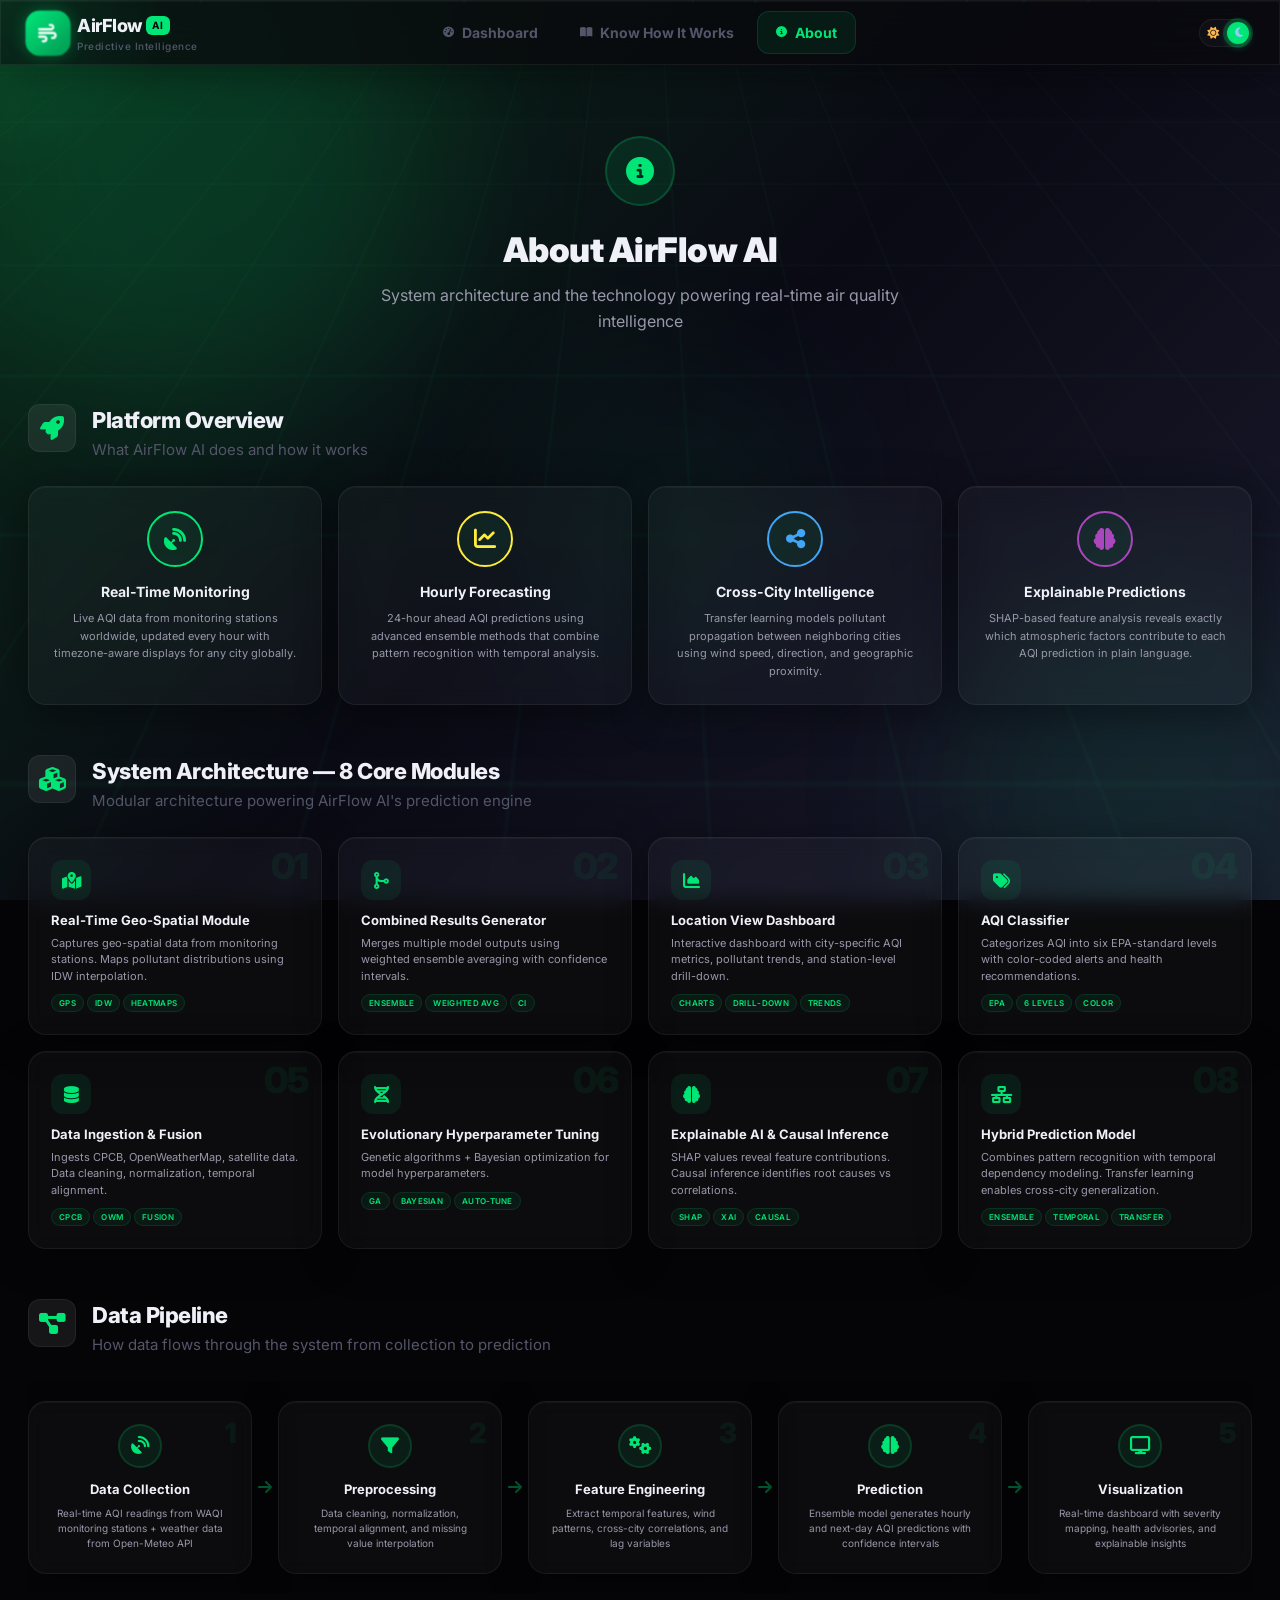
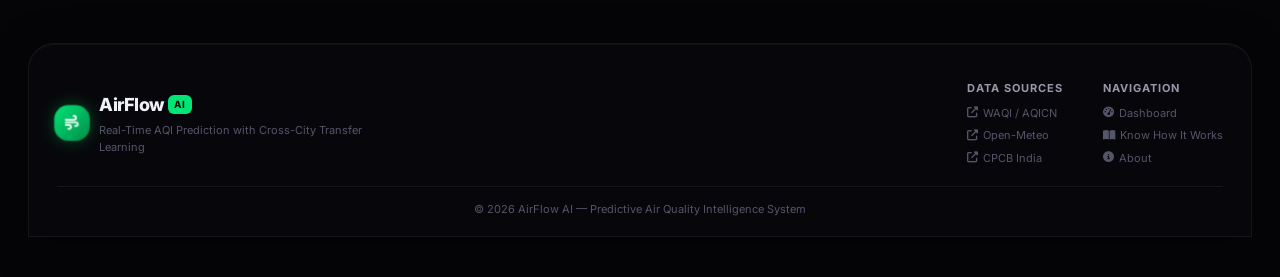
==== about.html @ 0766417f "Initial commit" ====
<!DOCTYPE html>
<html lang="en" data-theme="dark">
<head>
    <meta charset="UTF-8">
    <meta name="viewport" content="width=device-width, initial-scale=1.0">
    <title>About — AirFlow AI</title>
    <meta name="description" content="Learn about AirFlow AI's system architecture, the 8 core modules powering real-time AQI prediction, and the technology stack behind cross-city transfer learning.">
    <link rel="preconnect" href="https://fonts.googleapis.com">
    <link rel="preconnect" href="https://fonts.gstatic.com" crossorigin>
    <link href="https://fonts.googleapis.com/css2?family=Inter:wght@300;400;500;600;700;800;900&family=JetBrains+Mono:wght@400;500&display=swap" rel="stylesheet">
    <link rel="stylesheet" href="https://cdnjs.cloudflare.com/ajax/libs/font-awesome/6.5.1/css/all.min.css">
    <link rel="stylesheet" href="styles.css">
    <script>
        const savedTheme = localStorage.getItem('airflowTheme') || 'dark';
        document.documentElement.setAttribute('data-theme', savedTheme);
    </script>
</head>
<body>
    <div class="mouse-glow" id="mouseGlow"></div>
    <!-- 3D Animated Background -->
    <div class="bg-scene" id="bgScene">
        <div class="bg-gradient-layer" id="bgGradientLayer"></div>
        <div class="bg-orb orb-1"></div>
        <div class="bg-orb orb-2"></div>
        <div class="bg-orb orb-3"></div>
        <div class="bg-grid"></div>
        <div class="bg-particles" id="bgParticles"></div>
    </div>

    <!-- Navigation Bar -->
    <nav class="navbar glass-heavy" id="navbar">
        <div class="nav-left">
            <div class="nav-brand">
                <a href="index.html" class="brand-link">
                    <div class="brand-logo">
                        <div class="logo-cube">
                            <div class="cube-face front"><i class="fas fa-wind"></i></div>
                            <div class="cube-face back"><i class="fas fa-leaf"></i></div>
                            <div class="cube-face top"><i class="fas fa-cloud"></i></div>
                            <div class="cube-face bottom"><i class="fas fa-smog"></i></div>
                            <div class="cube-face left"><i class="fas fa-lungs"></i></div>
                            <div class="cube-face right"><i class="fas fa-shield-heart"></i></div>
                        </div>
                    </div>
                    <div class="brand-text">
                        <span class="brand-name">AirFlow<span class="ai-badge">AI</span></span>
                        <span class="brand-sub">Predictive Intelligence</span>
                    </div>
                </a>
            </div>
        </div>
        <div class="nav-center">
            <div class="nav-links" id="navLinks">
                <a href="index.html" class="nav-link"><i class="fas fa-gauge-high"></i> Dashboard</a>
                <a href="know-how.html" class="nav-link"><i class="fas fa-book-open"></i> Know How It Works</a>
                <a href="about.html" class="nav-link active"><i class="fas fa-info-circle"></i> About</a>
            </div>
        </div>
        <button class="hamburger-btn" id="hamburgerBtn" aria-label="Toggle menu"><i class="fas fa-bars"></i></button>
        <div class="nav-right">
            <div class="nav-actions">
                <div class="theme-toggle" id="themeToggle" title="Toggle Dark/Light Mode">
                    <div class="toggle-track">
                        <i class="fas fa-sun toggle-sun"></i>
                        <i class="fas fa-moon toggle-moon"></i>
                        <div class="toggle-thumb">
                            <div class="thumb-glow"></div>
                        </div>
                    </div>
                </div>
            </div>
        </div>
    </nav>

    <!-- Main Content -->
    <main class="main-content">
        <!-- Page Hero -->
        <section class="page-hero">
            <div class="page-hero-inner">
                <div class="page-hero-icon"><i class="fas fa-info-circle"></i></div>
                <h1>About AirFlow AI</h1>
                <p>System architecture and the technology powering real-time air quality intelligence</p>
            </div>
        </section>

        <!-- Overview Section -->
        <section class="section-block visible" id="overviewSection">
            <div class="section-head">
                <div class="head-icon"><i class="fas fa-rocket"></i></div>
                <div>
                    <h2>Platform Overview</h2>
                    <p>What AirFlow AI does and how it works</p>
                </div>
            </div>
            <div class="overview-grid">
                <div class="overview-card glass-card hover-3d">
                    <div class="ov-icon" style="--ov-c:#00e676;"><i class="fas fa-satellite-dish"></i></div>
                    <h4>Real-Time Monitoring</h4>
                    <p>Live AQI data from monitoring stations worldwide, updated every hour with timezone-aware displays for any city globally.</p>
                </div>
                <div class="overview-card glass-card hover-3d">
                    <div class="ov-icon" style="--ov-c:#ffeb3b;"><i class="fas fa-chart-line"></i></div>
                    <h4>Hourly Forecasting</h4>
                    <p>24-hour ahead AQI predictions using advanced ensemble methods that combine pattern recognition with temporal analysis.</p>
                </div>
                <div class="overview-card glass-card hover-3d">
                    <div class="ov-icon" style="--ov-c:#42a5f5;"><i class="fas fa-share-nodes"></i></div>
                    <h4>Cross-City Intelligence</h4>
                    <p>Transfer learning models pollutant propagation between neighboring cities using wind speed, direction, and geographic proximity.</p>
                </div>
                <div class="overview-card glass-card hover-3d">
                    <div class="ov-icon" style="--ov-c:#ab47bc;"><i class="fas fa-brain"></i></div>
                    <h4>Explainable Predictions</h4>
                    <p>SHAP-based feature analysis reveals exactly which atmospheric factors contribute to each AQI prediction in plain language.</p>
                </div>
            </div>
        </section>

        <!-- System Architecture Section -->
        <section class="section-block visible" id="modulesSection">
            <div class="section-head">
                <div class="head-icon"><i class="fas fa-cubes"></i></div>
                <div>
                    <h2>System Architecture — 8 Core Modules</h2>
                    <p>Modular architecture powering AirFlow AI's prediction engine</p>
                </div>
            </div>
            <div class="modules-grid">
                <div class="mod-card glass-card hover-3d"><div class="mod-num">01</div><div class="mod-icon"><i class="fas fa-map-location-dot"></i></div><h4>Real-Time Geo-Spatial Module</h4><p>Captures geo-spatial data from monitoring stations. Maps pollutant distributions using IDW interpolation.</p><div class="mod-tags"><span>GPS</span><span>IDW</span><span>Heatmaps</span></div></div>
                <div class="mod-card glass-card hover-3d"><div class="mod-num">02</div><div class="mod-icon"><i class="fas fa-code-merge"></i></div><h4>Combined Results Generator</h4><p>Merges multiple model outputs using weighted ensemble averaging with confidence intervals.</p><div class="mod-tags"><span>Ensemble</span><span>Weighted Avg</span><span>CI</span></div></div>
                <div class="mod-card glass-card hover-3d"><div class="mod-num">03</div><div class="mod-icon"><i class="fas fa-chart-area"></i></div><h4>Location View Dashboard</h4><p>Interactive dashboard with city-specific AQI metrics, pollutant trends, and station-level drill-down.</p><div class="mod-tags"><span>Charts</span><span>Drill-down</span><span>Trends</span></div></div>
                <div class="mod-card glass-card hover-3d"><div class="mod-num">04</div><div class="mod-icon"><i class="fas fa-tags"></i></div><h4>AQI Classifier</h4><p>Categorizes AQI into six EPA-standard levels with color-coded alerts and health recommendations.</p><div class="mod-tags"><span>EPA</span><span>6 Levels</span><span>Color</span></div></div>
                <div class="mod-card glass-card hover-3d"><div class="mod-num">05</div><div class="mod-icon"><i class="fas fa-database"></i></div><h4>Data Ingestion & Fusion</h4><p>Ingests CPCB, OpenWeatherMap, satellite data. Data cleaning, normalization, temporal alignment.</p><div class="mod-tags"><span>CPCB</span><span>OWM</span><span>Fusion</span></div></div>
                <div class="mod-card glass-card hover-3d"><div class="mod-num">06</div><div class="mod-icon"><i class="fas fa-dna"></i></div><h4>Evolutionary Hyperparameter Tuning</h4><p>Genetic algorithms + Bayesian optimization for model hyperparameters.</p><div class="mod-tags"><span>GA</span><span>Bayesian</span><span>Auto-Tune</span></div></div>
                <div class="mod-card glass-card hover-3d"><div class="mod-num">07</div><div class="mod-icon"><i class="fas fa-brain"></i></div><h4>Explainable AI & Causal Inference</h4><p>SHAP values reveal feature contributions. Causal inference identifies root causes vs correlations.</p><div class="mod-tags"><span>SHAP</span><span>XAI</span><span>Causal</span></div></div>
                <div class="mod-card glass-card hover-3d"><div class="mod-num">08</div><div class="mod-icon"><i class="fas fa-network-wired"></i></div><h4>Hybrid Prediction Model</h4><p>Combines pattern recognition with temporal dependency modeling. Transfer learning enables cross-city generalization.</p><div class="mod-tags"><span>Ensemble</span><span>Temporal</span><span>Transfer</span></div></div>
            </div>
        </section>

        <!-- Data Flow Section -->
        <section class="section-block visible" id="dataflowSection">
            <div class="section-head">
                <div class="head-icon"><i class="fas fa-diagram-project"></i></div>
                <div>
                    <h2>Data Pipeline</h2>
                    <p>How data flows through the system from collection to prediction</p>
                </div>
            </div>
            <div class="dataflow-pipeline">
                <div class="pipeline-step glass-card hover-3d">
                    <div class="ps-num">1</div>
                    <div class="ps-icon"><i class="fas fa-satellite-dish"></i></div>
                    <h4>Data Collection</h4>
                    <p>Real-time AQI readings from WAQI monitoring stations + weather data from Open-Meteo API</p>
                </div>
                <div class="pipeline-arrow"><i class="fas fa-arrow-right"></i></div>
                <div class="pipeline-step glass-card hover-3d">
                    <div class="ps-num">2</div>
                    <div class="ps-icon"><i class="fas fa-filter"></i></div>
                    <h4>Preprocessing</h4>
                    <p>Data cleaning, normalization, temporal alignment, and missing value interpolation</p>
                </div>
                <div class="pipeline-arrow"><i class="fas fa-arrow-right"></i></div>
                <div class="pipeline-step glass-card hover-3d">
                    <div class="ps-num">3</div>
                    <div class="ps-icon"><i class="fas fa-cogs"></i></div>
                    <h4>Feature Engineering</h4>
                    <p>Extract temporal features, wind patterns, cross-city correlations, and lag variables</p>
                </div>
                <div class="pipeline-arrow"><i class="fas fa-arrow-right"></i></div>
                <div class="pipeline-step glass-card hover-3d">
                    <div class="ps-num">4</div>
                    <div class="ps-icon"><i class="fas fa-brain"></i></div>
                    <h4>Prediction</h4>
                    <p>Ensemble model generates hourly and next-day AQI predictions with confidence intervals</p>
                </div>
                <div class="pipeline-arrow"><i class="fas fa-arrow-right"></i></div>
                <div class="pipeline-step glass-card hover-3d">
                    <div class="ps-num">5</div>
                    <div class="ps-icon"><i class="fas fa-display"></i></div>
                    <h4>Visualization</h4>
                    <p>Real-time dashboard with severity mapping, health advisories, and explainable insights</p>
                </div>
            </div>
        </section>

        <!-- Footer -->
        <footer class="footer glass-heavy">
            <div class="footer-inner">
                <div class="footer-brand">
                    <div class="brand-logo small"><div class="logo-cube small"><div class="cube-face front"><i class="fas fa-wind"></i></div></div></div>
                    <div><span class="brand-name">AirFlow<span class="ai-badge">AI</span></span><p>Real-Time AQI Prediction with Cross-City Transfer Learning</p></div>
                </div>
                <div class="footer-cols">
                    <div class="f-col"><h5>Data Sources</h5><a href="https://aqicn.org" target="_blank"><i class="fas fa-external-link-alt"></i> WAQI / AQICN</a><a href="https://open-meteo.com" target="_blank"><i class="fas fa-external-link-alt"></i> Open-Meteo</a><a href="https://cpcb.nic.in" target="_blank"><i class="fas fa-external-link-alt"></i> CPCB India</a></div>
                    <div class="f-col"><h5>Navigation</h5><a href="index.html"><i class="fas fa-gauge-high"></i> Dashboard</a><a href="know-how.html"><i class="fas fa-book-open"></i> Know How It Works</a><a href="about.html"><i class="fas fa-info-circle"></i> About</a></div>
                </div>
            </div>
            <div class="footer-bottom"><p>© 2026 AirFlow AI — Predictive Air Quality Intelligence System</p></div>
        </footer>
    </main>

    <script src="about.js"></script>
</body>
</html>
---- styles.css ----
/* ===== AirFlow AI — Premium AQI Dashboard CSS ===== */
/* 3D Animations, Liquid Glass, AQI Severity Backgrounds */

:root {
    --aqi-accent: #00e676;
    --aqi-accent-rgb: 0, 230, 118;
    --aqi-glow: rgba(0, 230, 118, 0.3);
    --bg-severity: linear-gradient(135deg, #0a2e1a 0%, #0a0a14 50%, #1a1a2e 100%);
    --font: 'Inter', -apple-system, BlinkMacSystemFont, sans-serif;
    --mono: 'JetBrains Mono', monospace;
    --r-sm: 12px; --r-md: 18px; --r-lg: 26px; --r-xl: 34px;
    --blur: 10px; --blur-heavy: 16px;
    --ease: cubic-bezier(0.25, 0.46, 0.45, 0.94);
    --bounce: cubic-bezier(0.68, -0.55, 0.265, 1.55);
    --spring: cubic-bezier(0.175, 0.885, 0.32, 1.275);
}

/* Dark Theme */
[data-theme="dark"] {
    --bg: #050508; --bg2: #0c0c14;
    --glass: rgba(255,255,255,0.03); --glass-hover: rgba(255,255,255,0.07);
    --glass-border: rgba(255,255,255,0.06); --glass-border-hover: rgba(255,255,255,0.12);
    --text: #f0f0f8; --text2: #9898aa; --text3: #55556a;
    --shadow-glass: 0 8px 40px rgba(0,0,0,0.4);
    --inset: inset 0 1px 0 rgba(255,255,255,0.04);
    --nav-bg: rgba(8,8,12,0.75);
}

/* Light Theme */
[data-theme="light"] {
    --bg: #f2f4f8; --bg2: #e6e8ee;
    --glass: rgba(255,255,255,0.55); --glass-hover: rgba(255,255,255,0.75);
    --glass-border: rgba(255,255,255,0.65); --glass-border-hover: rgba(255,255,255,0.85);
    --text: #1a1a2e; --text2: #4a4a5e; --text3: #8888a0;
    --shadow-glass: 0 8px 40px rgba(0,0,0,0.06);
    --inset: inset 0 1px 0 rgba(255,255,255,0.9);
    --nav-bg: rgba(242,244,248,0.75);
}

/* Reset */
*,*::before,*::after { margin:0; padding:0; box-sizing:border-box; }
html { scroll-behavior: smooth; -webkit-font-smoothing: antialiased; -moz-osx-font-smoothing: grayscale; }
body {
    font-family:var(--font);
    background-color: var(--bg);
    color: var(--text);
    overflow-x: hidden;
    line-height: 1.5;
    font-size: 16px;
    transition: all 0.4s var(--ease);
}

/* ===== 3D ANIMATED BACKGROUND ===== */
.bg-scene {
    position:fixed; top:0; left:0; width:100vw; height:100vh; z-index:-1;
    overflow:hidden; transition: all 1s var(--ease);
}
:root {
    --bg-severity-light: linear-gradient(135deg, rgba(var(--aqi-accent-rgb),0.08) 0%, rgba(240,242,248,0.9) 50%, rgba(var(--aqi-accent-rgb),0.04) 100%);
}

[data-theme="light"] .bg-orb,
[data-theme="light"] .bg-grid,
[data-theme="light"] .bg-particles {
    opacity: 0;
    transition: opacity 0.8s ease;
}
.bg-gradient-layer {
    position:absolute; inset:0;
    background: var(--bg-severity);
    transition: background 1.5s var(--ease);
    animation: bgBreath 10s ease-in-out infinite;
}
[data-theme="light"] .bg-gradient-layer {
    background: var(--bg-severity-light);
}

/* Custom Motion Mouse Pointer */
.mouse-glow {
    position: fixed; top: 0; left: 0;
    width: 400px; height: 400px;
    background: radial-gradient(circle, rgba(var(--aqi-accent-rgb), 0.12) 0%, transparent 60%);
    border-radius: 50%;
    transform: translate(-50%, -50%);
    pointer-events: none;
    z-index: 9999;
    mix-blend-mode: screen;
    transition: background 0.8s ease;
    will-change: transform;
}
[data-theme="light"] .mouse-glow {
    mix-blend-mode: multiply;
    background: radial-gradient(circle, rgba(var(--aqi-accent-rgb), 0.15) 0%, transparent 60%);
}
@keyframes bgBreath { 0%,100%{opacity:.85;} 50%{opacity:1;} }

.bg-orb {
    position:absolute; border-radius:50%;
    filter: blur(80px);
    animation: orbFloat 20s ease-in-out infinite;
    transition: background 1.5s var(--ease);
}
.orb-1 { width:500px; height:500px; top:-10%; left:-5%; background:rgba(var(--aqi-accent-rgb),0.12); animation-delay:0s; }
.orb-2 { width:400px; height:400px; bottom:-10%; right:-5%; background:rgba(var(--aqi-accent-rgb),0.08); animation-delay:-7s; }
.orb-3 { width:300px; height:300px; top:40%; left:40%; background:rgba(var(--aqi-accent-rgb),0.06); animation-delay:-14s; }

@keyframes orbFloat {
    0%,100% { transform: translate(0,0) scale(1); }
    25% { transform: translate(50px,-30px) scale(1.1); }
    50% { transform: translate(-20px,40px) scale(0.95); }
    75% { transform: translate(-40px,-20px) scale(1.05); }
}

.bg-grid {
    position:absolute; inset:0;
    background-image:
        linear-gradient(rgba(var(--aqi-accent-rgb),0.03) 1px, transparent 1px),
        linear-gradient(90deg, rgba(var(--aqi-accent-rgb),0.03) 1px, transparent 1px);
    background-size: 60px 60px;
    transform: perspective(600px) rotateX(60deg) translateZ(0);
    transform-origin: center top;
    animation: gridScroll 30s linear infinite;
    will-change: background-position, transform;
}
@keyframes gridScroll { 0%{background-position:0 0;} 100%{background-position:0 60px;} }

.bg-particles { position:absolute; inset:0; pointer-events:none; }
.particle {
    position:absolute; width:2px; height:2px;
    background:rgba(var(--aqi-accent-rgb),0.4);
    border-radius:50%;
    animation: pFloat linear infinite;
    will-change: transform, opacity;
    transform: translateZ(0);
}
@keyframes pFloat {
    0%{transform:translateY(100vh) scale(0);opacity:0;}
    10%{opacity:1;} 90%{opacity:1;}
    100%{transform:translateY(-10vh) scale(1.5);opacity:0;}
}

/* ===== GLASS SYSTEM ===== */
.glass-card {
    background:var(--glass); backdrop-filter:blur(var(--blur)); -webkit-backdrop-filter:blur(var(--blur));
    border:1px solid var(--glass-border); border-radius:var(--r-md);
    box-shadow:var(--shadow-glass), var(--inset);
    transition: transform 0.3s var(--ease), box-shadow 0.3s var(--ease), border-color 0.3s;
    will-change: transform;
    transform: translateZ(0);
    contain: layout style paint;
}
.glass-heavy {
    background:var(--nav-bg); backdrop-filter:blur(var(--blur-heavy)); -webkit-backdrop-filter:blur(var(--blur-heavy));
    border:1px solid var(--glass-border); box-shadow:var(--shadow-glass), var(--inset);
    transition: transform 0.3s var(--ease);
    will-change: transform;
    transform: translateZ(0);
    contain: layout style;
}

/* ===== 3D HOVER EFFECT ===== */
.hover-3d {
    transition: transform 0.3s var(--ease), box-shadow 0.3s var(--ease), border-color 0.3s;
    transform-style: preserve-3d;
    will-change: transform;
}
.hover-3d:hover {
    transform: translateY(-8px) rotateX(2deg) rotateY(-1deg) scale(1.01);
    border-color: rgba(var(--aqi-accent-rgb),0.3);
    box-shadow: var(--shadow-glass), 0 0 40px rgba(var(--aqi-accent-rgb),0.12), var(--inset),
                0 20px 50px -10px rgba(0,0,0,0.3);
}
.hover-3d:active { transform: translateY(-3px) scale(1.005); }

/* ===== NAVBAR ===== */
.navbar {
    position:fixed; top:0; left:0; right:0; z-index:1000;
    display:flex; align-items:center; justify-content:space-between;
    padding:10px 28px; border-bottom:1px solid var(--glass-border);
    border-radius:0;
}

/* Nav Groups */
.nav-left { display:flex; align-items:center; flex:1; justify-content:flex-start; }
.nav-center { display:flex; align-items:center; justify-content:center; }
.nav-right { display:flex; align-items:center; flex:1; justify-content:flex-end; gap: 16px; }

/* 3D Logo Cube */
.brand-logo { width:38px; height:38px; perspective:120px; }
.logo-cube {
    width:38px; height:38px;
    transform-style:preserve-3d;
    animation:cubeRotate 8s ease-in-out infinite;
}
.logo-cube.small { width:30px; height:30px; }
.brand-logo.small { width:30px; height:30px; }
.cube-face {
    position:absolute; width:38px; height:38px;
    display:flex; align-items:center; justify-content:center;
    background:linear-gradient(135deg, var(--aqi-accent), rgba(var(--aqi-accent-rgb),0.6));
    border-radius:var(--r-sm); color:white; font-size:16px;
    box-shadow:0 0 15px rgba(var(--aqi-accent-rgb),0.3);
    backface-visibility:hidden;
}
.logo-cube.small .cube-face { width:30px; height:30px; font-size:12px; }
.cube-face.front  { transform:translateZ(19px); }
.cube-face.back   { transform:rotateY(180deg) translateZ(19px); }
.cube-face.top    { transform:rotateX(90deg) translateZ(19px); }
.cube-face.bottom { transform:rotateX(-90deg) translateZ(19px); }
.cube-face.left   { transform:rotateY(-90deg) translateZ(19px); }
.cube-face.right  { transform:rotateY(90deg) translateZ(19px); }

@keyframes cubeRotate {
    0%,15%{transform:rotateX(0) rotateY(0);}
    20%,35%{transform:rotateX(0) rotateY(90deg);}
    40%,55%{transform:rotateX(90deg) rotateY(90deg);}
    60%,75%{transform:rotateX(90deg) rotateY(180deg);}
    80%,95%{transform:rotateX(0) rotateY(270deg);}
    100%{transform:rotateX(0) rotateY(360deg);}
}

.nav-brand { display:flex; align-items:center; gap:10px; }
.brand-link { display:flex; align-items:center; gap:10px; text-decoration:none; color:inherit; }
.brand-text { display:flex; flex-direction:column; }
.brand-name { font-size:18px; font-weight:800; letter-spacing:-0.5px; display:flex; align-items:center; gap:4px; }
.ai-badge {
    font-size:10px; font-weight:700; background:var(--aqi-accent);
    color:#000; padding:2px 6px; border-radius:6px; letter-spacing:1px;
    animation: aiBadgePulse 3s ease-in-out infinite;
}
@keyframes aiBadgePulse { 0%,100%{box-shadow:0 0 0 0 rgba(var(--aqi-accent-rgb),0.4);} 50%{box-shadow:0 0 0 6px rgba(var(--aqi-accent-rgb),0);} }
.brand-sub { font-size:10px; color:var(--text3); letter-spacing:0.5px; font-weight:500; }

/* Nav Links */
.nav-links {
    display:flex; align-items:center; gap:4px;
}
.nav-link {
    display:flex; align-items:center; gap:8px;
    padding:10px 18px; border-radius:var(--r-sm);
    font-size:14px; font-weight:700; color:var(--text3);
    text-decoration:none; transition:all 0.3s var(--ease);
    border:1px solid transparent; white-space:nowrap;
}
.nav-link:hover {
    color:var(--text); background:var(--glass-hover);
    border-color:var(--glass-border);
}
.nav-link.active {
    color:var(--aqi-accent);
    background:rgba(var(--aqi-accent-rgb),0.08);
    border-color:rgba(var(--aqi-accent-rgb),0.15);
}
.nav-link i { font-size:11px; }

/* Search */
.nav-search { position:relative; min-width:240px; }
.search-box {
    position:relative; display:flex; align-items:center;
}
.search-box .search-icon {
    position:absolute; left:14px; color:var(--text3); font-size:13px; z-index:1;
}
.search-box input {
    width:100%; padding:10px 60px 10px 38px;
    background:rgba(var(--aqi-accent-rgb),0.04); border:1px solid var(--glass-border);
    border-radius:var(--r-lg); color:var(--text); font-family:var(--font);
    font-size:13px; outline:none; transition:all 0.3s var(--ease);
}
.search-box input:focus {
    border-color:rgba(var(--aqi-accent-rgb),0.4);
    box-shadow:0 0 0 3px rgba(var(--aqi-accent-rgb),0.08);
    background:var(--glass-hover);
}
.search-box input::placeholder { color:var(--text3); }
.search-kbd {
    position:absolute; right:10px;
    font-size:10px; font-family:var(--mono); padding:3px 6px;
    background:var(--glass); border:1px solid var(--glass-border);
    border-radius:4px; color:var(--text3); pointer-events:none;
}

.search-dropdown {
    position:absolute; top:calc(100% + 8px); left:0; right:0;
    border-radius:var(--r-md); padding:6px; max-height:300px; overflow-y:auto;
    display:none; z-index:1001;
}
.search-dropdown.active { display:block; animation:dropIn .3s var(--spring); }
@keyframes dropIn { from{opacity:0;transform:translateY(-8px) scale(0.98);} to{opacity:1;transform:none;} }

.search-result {
    padding:10px 12px; border-radius:var(--r-sm); cursor:pointer;
    display:flex; align-items:center; gap:10px; transition:all 0.2s;
}
.search-result:hover { background:rgba(var(--aqi-accent-rgb),0.08); }
.search-result i { color:var(--aqi-accent); font-size:13px; }
.search-result .result-name { font-weight:500; font-size:13px; }
.search-result .result-region { font-size:11px; color:var(--text3); margin-left:auto; }

/* Nav Actions */
.nav-actions { display:flex; align-items:center; gap:8px; }
.nav-time-badge {
    display:flex; align-items:center; gap:5px;
    padding:6px 12px; border-radius:var(--r-lg);
    background:rgba(var(--aqi-accent-rgb),0.06);
    border:1px solid rgba(var(--aqi-accent-rgb),0.12);
    font-size:12px; font-family:var(--mono);
}
.nav-time-badge i { color:var(--aqi-accent); font-size:11px; }
.nav-time-badge small { color:var(--text3); font-size:10px; }

.nav-btn {
    width:36px; height:36px; border:1px solid var(--glass-border);
    border-radius:var(--r-sm); background:var(--glass); color:var(--text2);
    cursor:pointer; font-size:13px; display:flex; align-items:center;
    justify-content:center; transition:all 0.3s var(--ease);
}
.nav-btn:hover {
    background:rgba(var(--aqi-accent-rgb),0.1); border-color:rgba(var(--aqi-accent-rgb),0.3);
    color:var(--aqi-accent); transform:scale(1.08);
}
.pulse-btn { animation: pulseBtn 3s ease-in-out infinite; }
@keyframes pulseBtn { 0%,100%{box-shadow:none;} 50%{box-shadow:0 0 0 4px rgba(var(--aqi-accent-rgb),0.1);} }

/* Theme Toggle */
.theme-toggle { cursor:pointer; }
.toggle-track {
    position:relative; width:52px; height:28px;
    background:var(--glass); border:1px solid var(--glass-border);
    border-radius:20px; display:flex; align-items:center;
    justify-content:space-between; padding:0 7px; transition:all 0.3s;
}
.toggle-sun { font-size:12px; color:#ffb74d; z-index:1; }
.toggle-moon { font-size:11px; color:#90caf9; z-index:1; }
.toggle-thumb {
    position:absolute; width:22px; height:22px; border-radius:50%;
    background:var(--aqi-accent); top:2px;
    transition:all 0.5s var(--bounce);
    box-shadow:0 2px 8px rgba(var(--aqi-accent-rgb),0.4);
}
.thumb-glow {
    position:absolute; inset:-4px; border-radius:50%;
    background:rgba(var(--aqi-accent-rgb),0.2);
    animation:thumbGlow 2s ease-in-out infinite;
}
@keyframes thumbGlow { 0%,100%{opacity:0.5;transform:scale(1);} 50%{opacity:1;transform:scale(1.3);} }
[data-theme="dark"] .toggle-thumb { left:27px; }
[data-theme="light"] .toggle-thumb { left:2px; }

/* ===== MAIN CONTENT ===== */
.main-content {
    padding-top:76px; max-width:1440px; margin:0 auto;
    padding-left:28px; padding-right:28px; padding-bottom:40px;
}

/* ===== PAGE HERO (Sub-pages) ===== */
.page-hero {
    text-align:center; padding:60px 20px 40px;
    margin-bottom:30px;
    animation:fadeUp .8s var(--ease);
}
.page-hero-inner { max-width:600px; margin:0 auto; }
.page-hero-icon {
    width:70px; height:70px; border-radius:50%;
    background:rgba(var(--aqi-accent-rgb),0.1);
    border:2px solid rgba(var(--aqi-accent-rgb),0.2);
    display:flex; align-items:center; justify-content:center;
    margin:0 auto 18px; font-size:28px; color:var(--aqi-accent);
    animation:gaugeFloat 6s ease-in-out infinite;
}
.page-hero h1 {
    font-size:34px; font-weight:900; letter-spacing:-0.5px;
    margin-bottom:8px;
}
.page-hero p {
    font-size:16px; color:var(--text2); line-height:1.6;
}

/* ===== HERO SECTION ===== */
.hero-section {
    display:grid; 
    grid-template-areas: 
        "title time"
        "aqi   side"
        "scale scale";
    grid-template-columns:1fr 1fr;
    grid-template-rows: auto 1fr auto;
    column-gap:22px; row-gap:20px;
    margin-bottom:50px; animation:fadeUp .8s var(--ease);
}
@keyframes fadeUp { from{opacity:0;transform:translateY(30px);} to{opacity:1;transform:none;} }

.location-bar { grid-area: title; display:flex; align-items:center; gap:12px; padding:0 2px; }
.side-time-display { 
    grid-area: time; justify-self: end; align-self: center;
    display:flex; align-items:center; justify-content:flex-end; gap:6px;
    padding:8px 16px; border-radius:var(--r-lg);
    background:var(--glass); border:1px solid var(--glass-border);
    font-family:var(--mono); font-size:14px; font-weight: 600;
    color: var(--text);
}
.side-time-display i { color:var(--aqi-accent); font-size:14px; }

.hero-aqi-panel { grid-area: aqi; display:flex; flex-direction:column; gap:20px; }
.hero-side-panels { grid-area: side; display:flex; flex-direction:column; gap:20px; }
.full-width-scale { grid-area: scale; margin-top: 10px; }
.align-stretch { height: 100%; justify-content: space-between; }

.location-pin { color:var(--aqi-accent); font-size:24px; animation:pinBounce 2s ease-in-out infinite; }
@keyframes pinBounce { 0%,100%{transform:translateY(0);} 50%{transform:translateY(-4px);} }
.location-text h1 { font-size:32px; font-weight:800; letter-spacing:-0.5px; }
.region-tag {
    font-size:15px; color:var(--text3); padding:4px 12px;
    background:var(--glass); border:1px solid var(--glass-border);
    border-radius:20px;
}

/* AQI Display */
.aqi-display { padding:28px; display:flex; align-items:center; justify-content:center; gap:28px; flex: 1; height: 100%; }
.aqi-gauge-wrapper { position:relative; }
.aqi-gauge-3d {
    position:relative; width:200px; height:200px;
    animation:gaugeFloat 6s ease-in-out infinite;
}
@keyframes gaugeFloat { 0%,100%{transform:translateY(0);} 50%{transform:translateY(-6px);} }

.aqi-ring-svg { width:100%; height:100%; transform:rotate(-90deg); }
.ring-bg { fill:none; stroke:var(--glass-border); stroke-width:8; }
.ring-progress {
    fill:none; stroke:var(--aqi-accent); stroke-width:8;
    stroke-linecap:round; stroke-dasharray:597; stroke-dashoffset:597;
    transition: stroke-dashoffset 1.5s cubic-bezier(0.4,0,0.2,1), stroke 0.6s;
}
.ring-inner-glow {
    fill:none; stroke:rgba(var(--aqi-accent-rgb),0.06); stroke-width:20;
}
.aqi-center {
    position:absolute; top:50%; left:50%; transform:translate(-50%,-50%);
    text-align:center;
}
.aqi-number {
    font-size:64px; font-weight:900; letter-spacing:-3px;
    color:var(--aqi-accent); line-height:1;
    text-shadow:0 0 30px rgba(var(--aqi-accent-rgb),0.3);
    transition:color 0.5s;
}
.aqi-unit {
    font-size:16px; font-weight:800; text-transform:uppercase;
    letter-spacing:4px; color:var(--text3); margin-top:2px;
}
.aqi-trend {
    font-size:12px; color:var(--text3); margin-top:4px;
    display:flex; align-items:center; justify-content:center; gap:4px;
}

.aqi-meta { display:flex; flex-direction:column; gap:10px; }
.aqi-status-badge {
    display:inline-flex; align-items:center; gap:8px;
    padding:6px 16px; border-radius:var(--r-lg);
    background:rgba(var(--aqi-accent-rgb),0.08);
    border:1px solid rgba(var(--aqi-accent-rgb),0.15);
    font-size:17px; font-weight:700; color:var(--aqi-accent);
    width:fit-content;
}
.status-dot {
    width:8px; height:8px; border-radius:50%;
    background:var(--aqi-accent);
    animation:dotPulse 1.5s ease-in-out infinite;
}
@keyframes dotPulse { 0%,100%{opacity:1;transform:scale(1);} 50%{opacity:0.5;transform:scale(0.8);} }

.aqi-desc { font-size:15px; color:var(--text2); line-height:1.6; }
.aqi-last-update {
    display:flex; align-items:center; gap:6px;
    font-size:13px; color:var(--text3);
}
.aqi-last-update i { color:var(--aqi-accent); font-size:12px; }

/* Severity Scale */
.severity-scale { padding:30px 40px; }
.scale-header { display:flex; align-items:center; gap:10px; font-size:16px; font-weight:700; margin-bottom:24px; color:var(--text); }
.scale-header i { color:var(--aqi-accent); }
.scale-track {
    position:relative; height:12px; border-radius:10px;
    background:linear-gradient(90deg, #00e676 0%, #00e676 8.33%, #ffeb3b 25%, #ff9800 41.66%, #f44336 58.33%, #9c27b0 75%, #880e4f 91.66%, #880e4f 100%);
    margin-bottom:24px; box-shadow:0 2px 10px rgba(0,0,0,0.2) inset;
}
.scale-fill {
    position:absolute; top:0; left:0; height:100%; width:0%;
    background:rgba(255,255,255,0.2); border-radius:10px;
    transition:width 1.5s cubic-bezier(0.2,0.8,0.2,1);
}
.scale-pointer {
    position:absolute; top:50%; width:20px; height:20px;
    background:#fff; border-radius:50%; transform:translate(-50%,-50%);
    box-shadow:0 0 15px rgba(0,0,0,0.5); border:3px solid var(--text);
    transition:left 1.5s cubic-bezier(0.2,0.8,0.2,1); left: 0%;
}
.pointer-label {
    position:absolute; top:-35px; left:50%; transform:translateX(-50%);
    background:var(--text); color:var(--bg); font-weight:800; font-size:14px;
    padding:4px 10px; border-radius:8px; display:flex; align-items:center; justify-content:center;
}
.pointer-label::after {
    content:''; position:absolute; bottom:-4px; top: auto; left:50%; transform:translateX(-50%) rotate(45deg);
    width:8px; height:8px; background:var(--text); border: none;
}
.scale-labels {
    display:flex; justify-content:space-between; text-align:center;
    font-size:14px; font-weight:600; text-transform:uppercase; letter-spacing:0.5px;
}
.scale-labels span { flex: 1; }
.scale-labels small { display:block; font-size:12px; font-weight:500; opacity:0.8; margin-top:6px; font-family:var(--mono); }

/* Weather Panel */
.weather-panel { padding:22px; }
.panel-header {
    display:flex; align-items:center; gap:8px;
    margin-bottom:16px; font-size:14px;
}
.panel-header i { color:var(--aqi-accent); }
.panel-header h3 { font-size:14px; font-weight:700; }
.live-dot {
    margin-left:auto; font-size:9px; font-weight:700;
    color:#00e676; letter-spacing:1px;
    animation:liveBlink 2s ease-in-out infinite;
}
@keyframes liveBlink { 0%,100%{opacity:1;} 50%{opacity:0.4;} }

.weather-grid { display:grid; grid-template-columns:repeat(3,1fr); gap:10px; }
.wx-item { display:flex; align-items:center; gap:16px; }
.wx-icon {
    width:42px; height:42px; border-radius:50%;
    background:rgba(var(--aqi-accent-rgb),0.1); color:var(--aqi-accent);
    display:flex; align-items:center; justify-content:center;
    font-size:18px;
}
.wx-data { display:flex; flex-direction:column; }
.wx-val { font-size:22px; font-weight:800; color:var(--text); letter-spacing:-0.4px; }
.wx-lbl { font-size:13px; font-weight:700; text-transform:uppercase; letter-spacing:1px; color:var(--text3); margin-top:2px; }

/* Alerts */
.health-alert {
    padding:24px; border:1px solid rgba(var(--aqi-accent-rgb),0.2);
    box-shadow:0 10px 30px rgba(var(--aqi-accent-rgb),0.05);
}
#healthAdvisoryText { font-size:18px; color:var(--text); line-height:1.6; margin-bottom:18px; font-weight: 500;}
.alert-tags { display:flex; flex-wrap:wrap; gap:5px; margin-top:12px; }
.alert-tag {
    font-size:10px; padding:3px 10px; border-radius:20px;
    background:rgba(var(--aqi-accent-rgb),0.08);
    color:var(--aqi-accent); border:1px solid rgba(var(--aqi-accent-rgb),0.15);
    font-weight:500;
}

/* ===== GENERIC SECTIONS ===== */
.section-block { margin-bottom:50px; opacity:0; transform:translateY(30px); transition:all .8s var(--ease); }
.section-block.visible { opacity:1; transform:none; }
.section-head { display:flex; align-items:flex-start; gap:16px; margin-bottom:24px; }
.head-icon {
    width:48px; height:48px; border-radius:12px;
    background:var(--glass-hover); border:1px solid var(--glass-border);
    display:flex; align-items:center; justify-content:center;
    font-size:24px; color:var(--aqi-accent); flex-shrink:0;
}
.section-head h2 { font-size:22px; font-weight:800; letter-spacing:-0.5px; margin-bottom: 2px; }
.section-head p { font-size:15px; color:var(--text3); }

/* ===== HOURLY FORECAST SCROLL TILES ===== */
.hourly-scroll-container { padding:20px; overflow:hidden; border-bottom: none; margin-bottom: 16px; }
.hourly-scroll {
    display:flex; gap:10px; overflow-x:auto;
    padding-bottom:12px; scroll-snap-type:x mandatory;
}
.hourly-scroll::-webkit-scrollbar { height:6px; }
.hourly-scroll::-webkit-scrollbar-thumb { background:rgba(var(--aqi-accent-rgb),0.3); border-radius:3px; }

.hour-card {
    flex:0 0 100px; scroll-snap-align:start;
    padding:16px 10px; border-radius:var(--r-sm);
    background:var(--glass); border:1px solid var(--glass-border);
    text-align:center; transition:all 0.3s var(--ease);
    cursor:pointer;
}
.hour-card:hover {
    background:var(--glass-hover); border-color:rgba(var(--aqi-accent-rgb),0.3);
    transform:translateY(-5px) scale(1.03); box-shadow:0 10px 20px rgba(0,0,0,0.15);
}
.hour-time { font-size:15px; font-weight:700; color:var(--text); font-family:var(--mono); margin-bottom:4px; }
.hour-aqi { font-size:32px; font-weight:800; margin:6px 0; color:var(--aqi-accent); }
.hour-label { font-size:12px; font-weight:800; text-transform:uppercase; letter-spacing:0.8px; }
.hour-icon { font-size:20px; margin-top:6px; }

/* ===== HOURLY POPOUT MODAL ===== */
.hourly-popout-modal {
    position: fixed; inset: 0; z-index: 10000;
    background: rgba(0,0,0,0.4); backdrop-filter: blur(12px);
    display: flex; align-items: center; justify-content: center;
    opacity: 0; pointer-events: none;
    transition: opacity 0.4s ease;
}
.hourly-popout-modal.active { opacity: 1; pointer-events: auto; }
.hourly-popout-modal .close-btn { position:absolute; top:30px; right:30px; font-size:28px; color:white; cursor:pointer; opacity:0.6; transition:opacity 0.2s; }
.hourly-popout-modal .close-btn:hover { opacity:1; }

.hourly-popout-card {
    width: 360px; perspective: 1800px;
    transform: scale(0.6) translateY(50px);
    transition: transform 0.6s cubic-bezier(0.34, 1.56, 0.64, 1);
}
.hourly-popout-modal.active .hourly-popout-card { transform: scale(1) translateY(0); }

.popout-inner {
    position: relative; width: 100%; min-height: 480px;
    transition: transform 0.8s cubic-bezier(0.25, 1.25, 0.45, 1);
    transform-style: preserve-3d;
}
.hourly-popout-card.flipped .popout-inner { transform: rotateY(180deg); }

.popout-front, .popout-back {
    position: absolute; width: 100%; height: 100%;
    backface-visibility: hidden; border-radius: var(--r-lg);
    background: var(--glass-heavy); border: 2px solid rgba(var(--aqi-accent-rgb),0.3);
    padding: 30px; box-shadow: 0 40px 100px rgba(0,0,0,0.5);
    display: flex; flex-direction: column; align-items: center; justify-content: center;
    text-align: center; cursor: pointer;
}
.popout-back { transform: rotateY(180deg); justify-content:flex-start; text-align:left; background: var(--bg); }
.popout-front h1 { font-size:68px; font-weight:900; color:var(--aqi-accent); text-shadow:0 0 30px rgba(var(--aqi-accent-rgb),0.4); margin:10px 0; }
.popout-front .pt-time { font-family:var(--mono); font-size:18px; font-weight:700; color:var(--text); background:rgba(var(--aqi-accent-rgb),0.1); padding:8px 18px; border-radius:20px; }
.popout-front .pt-label { font-size:20px; font-weight:800; text-transform:uppercase; letter-spacing:1px; color:var(--text); margin-bottom:14px; }
.popout-front .pt-flip-hint { margin-top:30px; font-size:12px; color:var(--text3); display:flex; align-items:center; gap:8px; animation:bounceX 2s infinite; }
@keyframes bounceX { 0%,100%{transform:translateX(0);} 50%{transform:translateX(5px);} }

.popout-back h3 { font-size:20px; font-weight:800; margin-bottom:16px; display:flex; align-items:center; gap:10px; color:var(--aqi-accent); }
.popout-back p { font-size:16px; color:var(--text2); line-height:1.6; margin-bottom:20px; }
.popout-back .factor-list { width:100%; display:flex; flex-direction:column; gap:12px; }
.popout-back .f-item { padding:14px; background:var(--glass); border-radius:var(--r-sm); display:flex; align-items:center; gap:14px; border:1px solid var(--glass-border); box-shadow:0 4px 15px rgba(0,0,0,0.05); }
.popout-back .f-item i { font-size:20px; color:var(--aqi-accent); width:24px; text-align:center;}
.popout-back .f-item span { font-size:15px; color:var(--text); font-weight:500; }

.forecast-chart-wrap { padding:24px; }
.forecast-chart-wrap canvas { width:100%; height:auto; }

/* ===== POLLUTANT GRID ===== */
.pollutant-grid { display:grid; grid-template-columns:repeat(3,1fr); gap:16px; }
.poll-card { padding:20px; }
.poll-top { display:flex; align-items:center; gap:10px; margin-bottom:12px; }
.poll-icon {
    width:38px; height:38px; border-radius:var(--r-sm);
    background:linear-gradient(135deg, var(--pc), rgba(0,0,0,0.1));
    display:flex; align-items:center; justify-content:center;
    color:white; font-size:15px; flex-shrink:0;
}
.poll-top h4 { font-size:15px; font-weight:700; }
.poll-badge {
    margin-left:auto; padding:3px 10px; border-radius:20px;
    font-size:10px; font-weight:600;
    background:rgba(var(--aqi-accent-rgb),0.08);
    color:var(--aqi-accent); border:1px solid rgba(var(--aqi-accent-rgb),0.15);
}
.poll-bar-track { height:5px; background:var(--glass); border-radius:3px; overflow:hidden; margin-bottom:8px; }
.poll-bar-fill { height:100%; border-radius:3px; width:0%; transition:width 1.2s cubic-bezier(0.4,0,0.2,1), background 0.5s; }
.poll-val { font-size:20px; font-weight:800; margin-bottom:8px; }
.poll-val span { color:var(--aqi-accent); }
.poll-val small { font-size:12px; color:var(--text3); font-weight:400; }
.poll-health {
    font-size:11px; color:var(--text2); line-height:1.5;
    padding:10px; background:var(--glass); border-radius:var(--r-sm);
    border:1px solid var(--glass-border);
}
.poll-health i { color:var(--aqi-accent); margin-right:4px; }

/* ===== CROSS-CITY SECTION ===== */
.cross-city-container {
    position:relative; min-height:400px;
    display:flex; align-items:center; justify-content:center;
}
.city-hub {
    width:180px; height:180px; border-radius:50%;
    display:flex; align-items:center; justify-content:center;
    z-index:2; position:relative;
    border:2px solid rgba(var(--aqi-accent-rgb),0.3);
    box-shadow:0 0 40px rgba(var(--aqi-accent-rgb),0.1);
}
.hub-center { text-align:center; }
.hub-icon { font-size:28px; color:var(--aqi-accent); margin-bottom:6px; }
.hub-center h4 { font-size:13px; font-weight:700; margin-bottom:4px; }
.hub-aqi { font-size:28px; font-weight:900; color:var(--aqi-accent); }

.neighbor-ring { position:absolute; inset:0; }
.neighbor-node {
    position:absolute; width:120px;
    text-align:center; cursor:pointer;
    transition: transform 0.3s var(--ease), opacity 0.3s;
    transform-origin:center center;
    contain: layout style;
}
.neighbor-node:hover {
    transform:scale(1.25) !important;
    z-index:10;
}
.neighbor-node:hover .neighbor-dot {
    box-shadow:0 0 25px rgba(var(--aqi-accent-rgb),0.4), 0 8px 30px rgba(0,0,0,0.3);
    border-color:var(--aqi-accent);
}
.neighbor-node:hover .neighbor-name {
    color:var(--aqi-accent); font-size:12px;
}
.neighbor-dot {
    width:50px; height:50px; border-radius:50%;
    background:var(--glass); border:2px solid var(--glass-border);
    display:flex; align-items:center; justify-content:center;
    margin:0 auto 6px; font-size:16px; font-weight:800;
    transition:all 0.4s var(--ease);
}
.neighbor-name { font-size:10px; font-weight:600; transition:all 0.3s var(--ease); }
.neighbor-aqi { font-size:9px; color:var(--text3); }
.neighbor-wind {
    font-size:8px; color:var(--text3); margin-top:2px;
    display:flex; align-items:center; justify-content:center; gap:3px;
}
.neighbor-wind i { color:var(--aqi-accent); }
.neighbor-line {
    position:absolute; height:1px; transform-origin:left center;
    z-index:0;
}

.transfer-prediction { padding:22px; margin-top:18px; }
.transfer-result { margin-top:12px; }
.transfer-result p { font-size:13px; color:var(--text2); line-height:1.6; }
.transfer-result .pred-value {
    font-size:36px; font-weight:900; color:var(--aqi-accent);
    margin:10px 0; display:block;
}
.transfer-result .pred-factors {
    display:flex; flex-wrap:wrap; gap:8px; margin-top:10px;
}
.pred-factor {
    padding:6px 12px; border-radius:var(--r-sm);
    background:var(--glass); border:1px solid var(--glass-border);
    font-size:11px; display:flex; align-items:center; gap:6px;
    transition: transform 0.2s var(--ease), background 0.2s, border-color 0.2s;
}
.pred-factor.clickable { cursor:pointer; }
.pred-factor.clickable:hover {
    transform:translateY(-3px);
    background:rgba(255,255,255,0.08);
    border-color:var(--aqi-accent);
    box-shadow:0 4px 15px rgba(0,0,0,0.2);
}
.pred-factor i { color:var(--aqi-accent); }
.pred-factor strong { color:var(--aqi-accent); font-family:var(--mono); }

/* ===== SHAP ===== */
.shap-wrap { padding:24px; }
.shap-wrap canvas { width:100%; }
.shap-footer { margin-top:14px; }
.shap-legend { display:flex; gap:20px; margin-bottom:12px; font-size:12px; color:var(--text2); }
.shap-legend span { display:flex; align-items:center; gap:6px; }
.dot-pos { width:10px; height:10px; border-radius:3px; background:var(--aqi-accent); }
.dot-neg { width:10px; height:10px; border-radius:3px; background:#4fc3f7; }
.shap-explain {
    padding:14px; display:flex; align-items:flex-start; gap:10px;
    border:1px solid rgba(var(--aqi-accent-rgb),0.12);
}
.shap-explain i { color:var(--aqi-accent); font-size:16px; flex-shrink:0; margin-top:2px; }
.shap-explain p { font-size:12px; color:var(--text2); line-height:1.5; }

/* SHAP Info Cards */
.shap-info-grid {
    display:grid; grid-template-columns:repeat(3,1fr); gap:16px;
    margin-top:20px;
}
.shap-info-card { padding:22px; }
.sic-icon {
    width:44px; height:44px; border-radius:50%;
    background:rgba(var(--aqi-accent-rgb),0.08);
    border:2px solid rgba(var(--aqi-accent-rgb),0.15);
    display:flex; align-items:center; justify-content:center;
    color:var(--aqi-accent); font-size:18px;
    margin-bottom:14px; transition:all 0.3s;
}
.shap-info-card:hover .sic-icon { transform:scale(1.1); box-shadow:0 0 20px rgba(var(--aqi-accent-rgb),0.2); }
.shap-info-card h4 { font-size:14px; font-weight:700; margin-bottom:8px; }
.shap-info-card p { font-size:11px; color:var(--text2); line-height:1.6; }

/* AQI Level Tabs */
.health-aqi-tabs {
    display:flex; gap:6px; margin-bottom:22px;
    flex-wrap:wrap;
}
.aqi-tab {
    padding:8px 16px; border-radius:var(--r-sm);
    background:var(--glass); border:1px solid var(--glass-border);
    color:var(--text2); font-size:11px; font-weight:600;
    cursor:pointer; font-family:var(--font);
    transition:all 0.3s var(--ease);
}
.aqi-tab:hover {
    border-color:var(--tab-c); color:var(--tab-c);
    background:rgba(var(--aqi-accent-rgb),0.04);
}
.aqi-tab.active {
    border-color:var(--tab-c); color:#000;
    background:var(--tab-c);
    box-shadow:0 0 15px rgba(var(--aqi-accent-rgb),0.15);
}

/* ===== HEALTH GRID ===== */
.health-grid { display:grid; grid-template-columns:repeat(3,1fr); gap:16px; }
.h-card { padding:22px; text-align:center; }
.h-icon {
    width:50px; height:50px; border-radius:50%;
    background:rgba(var(--aqi-accent-rgb),0.08);
    display:flex; align-items:center; justify-content:center;
    margin:0 auto 12px; font-size:20px; color:var(--aqi-accent);
    border:2px solid rgba(var(--aqi-accent-rgb),0.15);
    transition:all 0.3s;
}
.h-card:hover .h-icon {
    transform:scale(1.15); box-shadow:0 0 20px rgba(var(--aqi-accent-rgb),0.2);
}
.h-card h4 { font-size:14px; font-weight:700; margin-bottom:8px; }
.h-card p { font-size:11px; color:var(--text2); line-height:1.5; }

/* ===== ENCYCLOPEDIA ===== */
.ency-grid { display:grid; grid-template-columns:repeat(2,1fr); gap:18px; }
.ency-card { padding:22px; overflow:hidden; }
.ency-top {
    display:flex; align-items:center; gap:12px; margin-bottom:16px;
}
.ency-top i {
    width:40px; height:40px; border-radius:var(--r-sm);
    background:linear-gradient(135deg, var(--ec), rgba(0,0,0,0.1));
    display:flex; align-items:center; justify-content:center;
    color:white; font-size:16px; flex-shrink:0;
}
.ency-top h4 { font-size:14px; font-weight:700; }
.ency-body { display:flex; flex-direction:column; gap:10px; }
.ency-row {
    font-size:11px; color:var(--text2); display:flex; align-items:flex-start;
    gap:8px; line-height:1.5;
}
.ency-row i { color:var(--aqi-accent); margin-top:2px; flex-shrink:0; font-size:11px; }
.ency-effects {
    padding:12px; background:var(--glass); border-radius:var(--r-sm);
    border:1px solid var(--glass-border);
}
.ency-effects h5 {
    font-size:11px; font-weight:600; color:var(--aqi-accent);
    margin-bottom:6px; display:flex; align-items:center; gap:5px;
}
.ency-effects ul { list-style:none; display:flex; flex-direction:column; gap:5px; }
.ency-effects li {
    font-size:10px; color:var(--text2); line-height:1.5;
    padding-left:14px; position:relative;
}
.ency-effects li::before {
    content:'◆'; position:absolute; left:0; color:var(--aqi-accent);
    font-size:7px; top:2px;
}
.ency-effects li strong { color:var(--text); }

/* ===== MODULES ===== */
.modules-grid { display:grid; grid-template-columns:repeat(4,1fr); gap:16px; }
.mod-card { padding:22px; position:relative; overflow:hidden; }
.mod-num {
    position:absolute; top:10px; right:14px;
    font-size:36px; font-weight:900;
    color:rgba(var(--aqi-accent-rgb),0.06);
    letter-spacing:-2px; line-height:1;
    transition:color 0.3s;
}
.mod-card:hover .mod-num { color:rgba(var(--aqi-accent-rgb),0.12); }
.mod-icon {
    width:40px; height:40px; border-radius:var(--r-sm);
    background:rgba(var(--aqi-accent-rgb),0.08);
    display:flex; align-items:center; justify-content:center;
    color:var(--aqi-accent); font-size:17px; margin-bottom:12px;
    transition:all 0.3s;
}
.mod-card:hover .mod-icon { transform:scale(1.1) rotate(-5deg); }
.mod-card h4 { font-size:13px; font-weight:700; margin-bottom:6px; line-height:1.3; }
.mod-card p { font-size:11px; color:var(--text2); line-height:1.5; margin-bottom:10px; }
.mod-tags { display:flex; flex-wrap:wrap; gap:3px; }
.mod-tags span {
    font-size:8px; padding:2px 7px; border-radius:10px;
    background:rgba(var(--aqi-accent-rgb),0.06);
    color:var(--aqi-accent); border:1px solid rgba(var(--aqi-accent-rgb),0.12);
    font-weight:600; text-transform:uppercase; letter-spacing:0.3px;
}

/* ===== OVERVIEW GRID (About page) ===== */
.overview-grid { display:grid; grid-template-columns:repeat(4,1fr); gap:16px; }
.overview-card { padding:24px; text-align:center; }
.ov-icon {
    width:56px; height:56px; border-radius:50%;
    background:rgba(var(--aqi-accent-rgb),0.06);
    border:2px solid var(--ov-c, var(--aqi-accent));
    display:flex; align-items:center; justify-content:center;
    margin:0 auto 14px; font-size:22px; color:var(--ov-c, var(--aqi-accent));
    transition:all 0.3s;
}
.overview-card:hover .ov-icon {
    transform:scale(1.15); box-shadow:0 0 25px rgba(var(--aqi-accent-rgb),0.15);
}
.overview-card h4 { font-size:14px; font-weight:700; margin-bottom:8px; }
.overview-card p { font-size:11px; color:var(--text2); line-height:1.6; }

/* ===== DATA PIPELINE (About page) ===== */
.dataflow-pipeline {
    display:flex; align-items:center; gap:0;
    overflow-x:auto; padding:20px 0;
}
.pipeline-step {
    padding:22px; min-width:180px; flex:1;
    text-align:center; position:relative;
}
.ps-num {
    position:absolute; top:10px; right:14px;
    font-size:28px; font-weight:900;
    color:rgba(var(--aqi-accent-rgb),0.06);
}
.ps-icon {
    width:44px; height:44px; border-radius:50%;
    background:rgba(var(--aqi-accent-rgb),0.08);
    border:2px solid rgba(var(--aqi-accent-rgb),0.15);
    display:flex; align-items:center; justify-content:center;
    color:var(--aqi-accent); font-size:18px;
    margin:0 auto 12px; transition:all 0.3s;
}
.pipeline-step:hover .ps-icon { transform:scale(1.15); box-shadow:0 0 20px rgba(var(--aqi-accent-rgb),0.2); }
.pipeline-step h4 { font-size:13px; font-weight:700; margin-bottom:6px; }
.pipeline-step p { font-size:10px; color:var(--text2); line-height:1.5; }
.pipeline-arrow {
    flex-shrink:0; padding:0 6px;
    color:var(--aqi-accent); font-size:16px; opacity:0.4;
}

/* ===== FOOTER ===== */
.footer {
    margin-top:40px; border-radius:var(--r-lg) var(--r-lg) 0 0;
    padding:36px 28px 18px; border-top:1px solid var(--glass-border);
}
.footer-inner { display:flex; justify-content:space-between; gap:36px; margin-bottom:20px; }
.footer-brand { display:flex; align-items:center; gap:12px; max-width:340px; }
.footer-brand p { font-size:11px; color:var(--text3); line-height:1.5; margin-top:4px; }
.footer-cols { display:flex; gap:40px; }
.f-col { display:flex; flex-direction:column; gap:6px; }
.f-col h5 { font-size:11px; font-weight:700; text-transform:uppercase; letter-spacing:1px; color:var(--text2); margin-bottom:2px; }
.f-col a,.f-col span { font-size:11px; color:var(--text3); text-decoration:none; display:flex; align-items:center; gap:5px; transition:color 0.2s; }
.f-col a:hover { color:var(--aqi-accent); }
.footer-bottom { border-top:1px solid var(--glass-border); padding-top:14px; text-align:center; }
.footer-bottom p { font-size:11px; color:var(--text3); }

/* ===== SCROLLBAR ===== */
::-webkit-scrollbar { width:6px; }
::-webkit-scrollbar-track { background:transparent; }
::-webkit-scrollbar-thumb { background:rgba(var(--aqi-accent-rgb),0.15); border-radius:3px; }
::-webkit-scrollbar-thumb:hover { background:rgba(var(--aqi-accent-rgb),0.3); }

/* ===== HAMBURGER MENU BUTTON ===== */
.hamburger-btn {
    display:none; background:none; border:none; cursor:pointer;
    color:var(--text); font-size:22px; padding:6px;
    border-radius:var(--r-sm); transition:all 0.3s;
}
.hamburger-btn:hover { color:var(--aqi-accent); background:var(--glass); }

/* ===== RESPONSIVE ===== */

/* —— Tablet Landscape (1200px) —— */
@media(max-width:1200px) {
    .modules-grid,.overview-grid { grid-template-columns:repeat(2,1fr); }
    .ency-grid { grid-template-columns:1fr; }
    .dataflow-pipeline { flex-wrap:wrap; gap:10px; }
    .pipeline-arrow { display:none; }
    .shap-info-grid { grid-template-columns:1fr; }
}

/* —— Tablet Portrait (900px) —— */
@media(max-width:900px) {
    .hero-section {
        grid-template-columns:1fr auto;
        grid-template-areas:
            "title time"
            "aqi   aqi"
            "side  side"
            "scale scale";
        column-gap:16px;
    }
    .side-time-display { justify-self:end; }
    .hourly-layout-grid { grid-template-columns:1fr; }
    .pollutant-grid { grid-template-columns:repeat(2,1fr); }
    .health-grid { grid-template-columns:repeat(2,1fr); }
    .footer-inner { flex-direction:column; }
    .navbar { padding:8px 14px; }
    .nav-search { min-width:180px; }
    .nav-links { gap:2px; }
    .nav-link { padding:6px 10px; font-size:11px; }
    .main-content { padding-left:14px; padding-right:14px; }
    .cross-city-container { min-height:280px; }
    .neighbor-dot { width:40px; height:40px; font-size:13px; }
    .aqi-gauge-3d { width:170px; height:170px; }
    .aqi-number { font-size:52px; }
    .severity-scale { padding:20px 20px; }
    .weather-grid { grid-template-columns:repeat(2,1fr); gap:14px; }
}

/* —— Mobile (768px) —— */
@media(max-width:768px) {
    /* Show hamburger, hide desktop nav */
    .hamburger-btn { display:block; }
    .nav-links { 
        display:none; flex-direction:column; width:100%;
        gap:4px; padding:8px 0; order:10;
    }
    .nav-links.mobile-open { display:flex; }
    .nav-link { padding:10px 14px; font-size:13px; width:100%; justify-content:center; }
    .nav-search { min-width:0; flex:1; }
    .nav-time-badge { display:none; }

    .navbar {
        flex-wrap:wrap; padding:8px 12px; gap:6px;
    }
    .nav-left { flex:1; min-width:0; }
    .nav-center { display:none; } /* Remove Dashboard/About links from header as requested */
    .nav-right { flex:0 0 auto; gap:6px; }
    .hamburger-btn { display:none !important; } /* Remove hamburger menu as navigation is in footer */

    .main-content { padding:100px 12px 20px; }

    /* Hero */
    .hero-section {
        grid-template-columns:1fr auto;
        grid-template-areas: "title time" "aqi aqi" "side side" "scale scale";
        column-gap:12px; row-gap:14px;
    }
    .location-text h1 { font-size:24px; }
    .region-tag { font-size:12px; }
    .aqi-display { flex-direction:column; text-align:center; padding:20px 14px; gap:16px; }
    .aqi-gauge-3d { width:160px; height:160px; }
    .aqi-number { font-size:48px; letter-spacing:-2px; }
    .aqi-unit { font-size:13px; letter-spacing:3px; }
    .aqi-meta { align-items:center; }
    .aqi-status-badge { font-size:14px; }
    .aqi-desc { font-size:13px; text-align:center; }

    /* Weather */
    .weather-grid { grid-template-columns:repeat(2,1fr); gap:12px; }
    .wx-val { font-size:18px; }
    .wx-lbl { font-size:11px; }
    .side-time-display { padding:6px 12px; font-size:13px; white-space:nowrap; }
    .location-text h1 { font-size:22px; white-space:nowrap; overflow:hidden; text-overflow:ellipsis; max-width:180px; }

    /* Severity Scale */
    .severity-scale { padding:18px 14px; }
    .scale-labels { font-size:10px; }
    .scale-labels small { font-size:9px; }
    .scale-header { font-size:14px; margin-bottom:16px; }

    /* Health Alert */
    #healthAdvisoryText { font-size:15px; }
    .alert-tag { font-size:9px; padding:3px 8px; }

    /* Hourly */
    .hour-card { flex:0 0 85px; padding:12px 8px; }
    .hour-time { font-size:13px; }
    .hour-aqi { font-size:26px; }
    .hour-label { font-size:10px; }
    .hour-icon { font-size:17px; }

    /* Hourly Popout Modal */
    .hourly-popout-card { width:90vw; max-width:340px; }
    .popout-front h1 { font-size:52px; }
    .popout-front .pt-time { font-size:15px; padding:6px 14px; }
    .popout-front .pt-label { font-size:16px; }
    .popout-back h3 { font-size:17px; }
    .popout-back p { font-size:14px; }
    .popout-back .f-item { padding:10px; }
    .popout-back .f-item span { font-size:13px; }

    /* PM2.5 Chart */
    .forecast-chart-wrap { padding:14px; }

    /* Pollutants */
    .pollutant-grid { grid-template-columns:1fr 1fr; gap:10px; }
    .poll-card { padding:14px; }
    .poll-val { font-size:18px; }
    .poll-health { font-size:10px; }
    .poll-icon { width:32px; height:32px; font-size:13px; }

    /* Cross-City — switch to flex layout on mobile */
    .cross-city-container { min-height:auto; flex-direction:column; gap:16px; padding:20px 10px; }
    .city-hub { width:120px; height:120px; flex-shrink:0; }
    .hub-aqi { font-size:22px; }
    .hub-center h4 { font-size:11px; }
    .hub-icon { font-size:22px; }
    .neighbor-ring {
        position:relative !important; inset:auto !important;
        display:flex; flex-wrap:wrap; justify-content:center; gap:12px;
        width:100%;
    }
    .neighbor-node {
        position:relative !important; left:auto !important; top:auto !important;
        width:auto; min-width:80px; max-width:110px;
    }
    .neighbor-line { display:none; }
    .neighbor-dot { width:36px; height:36px; font-size:11px; }
    .neighbor-name { font-size:9px; }
    .transfer-result .pred-value { font-size:28px; }
    .pred-factor { font-size:10px; padding:5px 10px; }

    /* SHAP */
    .shap-info-grid { grid-template-columns:1fr; gap:10px; }
    .shap-legend { flex-wrap:wrap; gap:10px; font-size:11px; }

    /* Footer */
    .footer { padding:24px 14px 14px; }
    .footer-inner { flex-direction:column; gap:20px; }
    .footer-cols { flex-direction:column; gap:14px; }
    .footer-brand { max-width:100%; }

    /* Section heads */
    .section-head h2 { font-size:18px; }
    .section-head p { font-size:13px; }
    .head-icon { width:40px; height:40px; font-size:20px; }

    /* About / Know How pages */
    .page-hero { padding:40px 14px 24px; }
    .page-hero h1 { font-size:26px; }
    .page-hero p { font-size:14px; }
    .modules-grid,.overview-grid  { grid-template-columns:1fr; }
    .health-grid { grid-template-columns:1fr; }
    .health-aqi-tabs { justify-content:center; gap:4px; }
    .aqi-tab { padding:6px 12px; font-size:10px; }
    .pipeline-step { min-width:140px; padding:14px; }
}

/* —— Small Phone (480px) —— */
@media(max-width:480px) {
    .navbar { padding:6px 10px; }
    .brand-name { font-size:15px; }
    .brand-sub { font-size:8px; }
    .brand-logo { width:32px; height:32px; }
    .logo-cube { width:32px; height:32px; }
    .cube-face { width:32px; height:32px; font-size:13px; }
    .cube-face.front  { transform:translateZ(16px); }
    .cube-face.back   { transform:rotateY(180deg) translateZ(16px); }
    .cube-face.top    { transform:rotateX(90deg) translateZ(16px); }
    .cube-face.bottom { transform:rotateX(-90deg) translateZ(16px); }
    .cube-face.left   { transform:rotateY(-90deg) translateZ(16px); }
    .cube-face.right  { transform:rotateY(90deg) translateZ(16px); }

    .main-content { padding:110px 8px 14px; }
    .location-text h1 { font-size:18px; max-width:140px; }
    .location-pin { font-size:18px; }
    .side-time-display { font-size:12px; padding:5px 10px; }

    .aqi-gauge-3d { width:140px; height:140px; }
    .aqi-number { font-size:42px; letter-spacing:-2px; }
    .aqi-unit { font-size:12px; letter-spacing:2px; }

    .weather-grid { grid-template-columns:repeat(2,1fr); gap:10px; }
    .wx-item { gap:8px; flex-direction:column; text-align:center; }
    .wx-val { font-size:15px; }
    .wx-icon { width:30px; height:30px; font-size:13px; }

    .severity-scale { padding:14px 10px; }
    .scale-labels { font-size:8px; letter-spacing:0; }
    .scale-labels small { font-size:7px; }
    .pointer-label { font-size:11px; padding:3px 7px; }

    .hour-card { flex:0 0 78px; padding:10px 6px; }
    .hour-time { font-size:11px; }
    .hour-aqi { font-size:22px; margin:4px 0; }
    .hour-label { font-size:9px; }
    .hour-icon { font-size:15px; }

    .hourly-popout-card { width:92vw; }
    .popout-front h1 { font-size:44px; }
    .popout-front, .popout-back { padding:20px; }
    .popout-inner { min-height:420px; }

    .pollutant-grid { grid-template-columns:1fr; gap:8px; }
    .poll-card { padding:12px; }
    .poll-top h4 { font-size:13px; }
    .poll-val { font-size:16px; }

    .cross-city-container { min-height:220px; }
    .neighbor-dot { width:34px; height:34px; font-size:11px; }
    .transfer-result .pred-value { font-size:24px; }
    .transfer-prediction { padding:14px; }

    .section-head h2 { font-size:16px; }
    .section-head p { font-size:12px; }
    .section-block { margin-bottom:30px; }
    .head-icon { width:36px; height:36px; font-size:18px; border-radius:10px; }

    .page-hero h1 { font-size:22px; }
    .page-hero p { font-size:13px; }
    .page-hero-icon { width:56px; height:56px; font-size:22px; }

    .footer { padding:18px 10px 12px; }
    .footer-bottom p { font-size:9px; }

    /* Hide mouse glow on touch devices */
    .mouse-glow { display:none; }
}

/* —— Tiny screens (360px) —— */
@media(max-width:360px) {
    .main-content { padding:120px 6px 10px; }
    .location-text h1 { font-size:16px; max-width:110px; }
    .side-time-display { font-size:11px; padding:4px 8px; }
    .aqi-gauge-3d { width:120px; height:120px; }
    .aqi-number { font-size:36px; }
    .weather-grid { grid-template-columns:1fr; }
    .hour-card { flex:0 0 72px; }
    .severity-scale { padding:12px 8px; }
    .scale-labels span { font-size:7px; }
    .nav-search { min-width:120px; }
    .brand-name { display:none; } /* Hide brand name on very small screens to save space */
}

/* —— Reduced Motion (accessibility + performance) —— */
@media(prefers-reduced-motion: reduce) {
    *, *::before, *::after {
        animation-duration:0.01ms !important;
        animation-iteration-count:1 !important;
        transition-duration:0.01ms !important;
    }
}

/* ===== CORNER NOTIFICATION (replaces old full-width banner) ===== */
.aqi-corner-notification {
    position: fixed;
    bottom: 24px;
    right: 24px;
    z-index: 9000;
    width: 320px;
    background: linear-gradient(135deg, rgba(20,6,6,0.95) 0%, rgba(30,8,8,0.92) 100%);
    border: 1px solid rgba(244,67,54,0.45);
    border-radius: var(--r-md);
    padding: 14px 16px 16px;
    backdrop-filter: blur(var(--blur-heavy));
    box-shadow: 0 8px 40px rgba(244,67,54,0.25), 0 0 0 1px rgba(244,67,54,0.1);
    animation: cornerSlideIn 0.5s var(--spring) both;
    overflow: hidden;
}
@keyframes cornerSlideIn {
    from { transform: translateX(120%) scale(0.85); opacity: 0; }
    to   { transform: translateX(0) scale(1);       opacity: 1; }
}
.corner-notif-header {
    display: flex;
    align-items: center;
    gap: 10px;
    margin-bottom: 8px;
}
.corner-notif-icon {
    width: 32px; height: 32px;
    border-radius: 50%;
    background: rgba(244,67,54,0.15);
    border: 1px solid rgba(244,67,54,0.3);
    display: flex; align-items: center; justify-content: center;
    color: #f44336; font-size: 14px; flex-shrink: 0;
    animation: pulse-alert 1.5s ease-in-out infinite;
}
@keyframes pulse-alert {
    0%,100% { opacity: 1; transform: scale(1); box-shadow: 0 0 0 0 rgba(244,67,54,0.4); }
    50%      { opacity: 0.8; transform: scale(1.08); box-shadow: 0 0 0 6px rgba(244,67,54,0); }
}
.corner-notif-title {
    flex: 1;
    font-size: 13px; font-weight: 700;
    color: #ff5252; letter-spacing: 0.4px;
    line-height: 1.3;
}
.corner-notif-close {
    background: none; border: none;
    color: var(--text3); cursor: pointer;
    padding: 4px; font-size: 14px;
    border-radius: 6px; flex-shrink: 0;
    transition: all 0.2s; line-height: 1;
}
.corner-notif-close:hover { color: var(--text); background: rgba(255,255,255,0.05); }
.corner-notif-desc {
    font-size: 12px; color: var(--text2);
    line-height: 1.5; padding-left: 42px;
}
.corner-notif-pulse {
    position: absolute;
    top: 0; left: 0; right: 0; height: 2px;
    background: linear-gradient(90deg, transparent, #f44336, transparent);
    animation: scanLine 2s linear infinite;
}
@keyframes scanLine {
    0%   { transform: translateX(-100%); }
    100% { transform: translateX(100%); }
}

/* ===== AQI IMPACT FACTORS SECTION ===== */
.factors-grid {
    display: grid;
    grid-template-columns: repeat(auto-fill, minmax(280px, 1fr));
    gap: 14px;
    margin-bottom: 16px;
}

.factor-card {
    background: var(--glass);
    border: 1px solid var(--glass-border);
    border-radius: var(--r-md);
    padding: 16px 18px;
    display: flex;
    flex-direction: column;
    gap: 10px;
    transition: transform 0.3s var(--ease), border-color 0.3s, box-shadow 0.3s;
    position: relative;
    overflow: hidden;
    will-change: transform;
    backdrop-filter: blur(var(--blur));
}
.factor-card::before {
    content: '';
    position: absolute;
    inset: 0;
    background: linear-gradient(135deg, rgba(var(--fc-rgb, 255,152,0), 0.06) 0%, transparent 60%);
    pointer-events: none;
    border-radius: inherit;
}
.factor-card:hover {
    transform: translateY(-4px);
    border-color: rgba(var(--fc-rgb, 255,152,0), 0.35);
    box-shadow: 0 10px 30px rgba(var(--fc-rgb, 255,152,0), 0.15);
}

.factor-card-top {
    display: flex;
    align-items: center;
    gap: 12px;
}
.factor-icon-wrap {
    width: 40px;
    height: 40px;
    border-radius: 10px;
    display: flex;
    align-items: center;
    justify-content: center;
    font-size: 16px;
    background: rgba(var(--fc-rgb, 255,152,0), 0.15);
    color: var(--fc-color, #ff9800);
    flex-shrink: 0;
}
.factor-label {
    font-size: 14px;
    font-weight: 600;
    color: var(--text);
    flex: 1;
    line-height: 1.3;
}
.factor-category-tag {
    font-size: 9px;
    font-weight: 700;
    letter-spacing: 0.8px;
    text-transform: uppercase;
    color: var(--fc-color, #ff9800);
    background: rgba(var(--fc-rgb, 255,152,0), 0.12);
    padding: 3px 7px;
    border-radius: 20px;
    white-space: nowrap;
}

.factor-description {
    font-size: 12px;
    color: var(--text2);
    line-height: 1.5;
}

.factor-severity-bar {
    display: flex;
    align-items: center;
    gap: 8px;
}
.factor-severity-label {
    font-size: 10px;
    color: var(--text3);
    width: 55px;
    flex-shrink: 0;
}
.factor-severity-track {
    flex: 1;
    height: 4px;
    background: rgba(255,255,255,0.07);
    border-radius: 2px;
    overflow: hidden;
}
.factor-severity-fill {
    height: 100%;
    border-radius: 2px;
    background: var(--fc-color, #ff9800);
    box-shadow: 0 0 6px rgba(var(--fc-rgb, 255,152,0), 0.5);
    transition: width 1s var(--ease);
}
.factor-multiplier {
    font-size: 11px;
    font-weight: 700;
    color: var(--fc-color, #ff9800);
    flex-shrink: 0;
}

/* Factor Loading Skeleton */
.factor-loading {
    grid-column: 1/-1;
    display: flex;
    align-items: center;
    justify-content: center;
    gap: 12px;
    padding: 28px;
    color: var(--text2);
    font-size: 14px;
    border-radius: var(--r-md);
}
.factor-loading i {
    font-size: 20px;
    color: var(--aqi-accent);
}

/* No factors state */
.factor-none {
    grid-column: 1/-1;
    text-align: center;
    padding: 28px;
    color: var(--text3);
    font-size: 13px;
}
.factor-none i { font-size: 28px; color: #00e676; margin-bottom: 8px; display: block; }

/* ===== GEOPOLITICAL PANEL ===== */
.geopolitical-panel {
    padding: 20px;
    margin-top: 4px;
    border: 1px solid rgba(244,67,54,0.2);
    background: linear-gradient(135deg, rgba(244,67,54,0.05) 0%, var(--glass) 100%);
}
.geo-events-list {
    display: flex;
    flex-direction: column;
    gap: 10px;
    margin-top: 14px;
}
.geo-event-item {
    display: flex;
    align-items: flex-start;
    gap: 12px;
    padding: 12px 14px;
    background: rgba(244,67,54,0.06);
    border-left: 3px solid;
    border-radius: 0 var(--r-sm) var(--r-sm) 0;
    animation: fadeUp 0.4s var(--ease) both;
}
.geo-event-icon {
    font-size: 16px;
    margin-top: 1px;
    flex-shrink: 0;
}
.geo-event-content { flex: 1; }
.geo-event-title {
    font-size: 13px;
    font-weight: 600;
    color: var(--text);
    margin-bottom: 3px;
}
.geo-event-desc {
    font-size: 12px;
    color: var(--text2);
    line-height: 1.4;
}
.geo-event-impact {
    font-size: 11px;
    font-weight: 700;
    padding: 2px 8px;
    border-radius: 10px;
    white-space: nowrap;
    flex-shrink: 0;
}

/* ===== WORKER STATUS INDICATOR ===== */
.worker-status {
    position: fixed;
    bottom: 16px;
    right: 16px;
    z-index: 100;
    display: flex;
    align-items: center;
    gap: 6px;
    background: var(--glass);
    border: 1px solid var(--glass-border);
    border-radius: 20px;
    padding: 5px 10px;
    font-size: 11px;
    color: var(--text3);
    backdrop-filter: blur(var(--blur));
    opacity: 0;
    transition: opacity 0.4s;
    pointer-events: none;
}
.worker-status.active { opacity: 1; }
.worker-dot {
    width: 6px; height: 6px;
    border-radius: 50%;
    background: var(--aqi-accent);
    animation: workerPulse 1s ease-in-out infinite;
}
@keyframes workerPulse {
    0%,100% { opacity: 1; transform: scale(1); }
    50% { opacity: 0.4; transform: scale(0.7); }
}

/* ===== ENHANCED TRANSFER PREDICTION ===== */
.transfer-breakdown {
    display: grid;
    grid-template-columns: repeat(auto-fill, minmax(160px, 1fr));
    gap: 10px;
    margin-top: 12px;
}
.tb-item {
    background: rgba(255,255,255,0.03);
    border: 1px solid var(--glass-border);
    border-radius: var(--r-sm);
    padding: 10px 12px;
    display: flex;
    flex-direction: column;
    gap: 4px;
}
.tb-city { font-size: 12px; font-weight: 600; color: var(--text); }
.tb-aqi  { font-size: 16px; font-weight: 700; }
.tb-meta { font-size: 10px; color: var(--text3); }
.tb-contrib {
    font-size: 10px;
    font-weight: 600;
    color: var(--aqi-accent);
    margin-top: 2px;
}
.confidence-badge {
    display: inline-flex;
    align-items: center;
    gap: 5px;
    font-size: 11px;
    font-weight: 600;
    color: var(--aqi-accent);
    background: rgba(var(--aqi-accent-rgb), 0.1);
    border-radius: 12px;
    padding: 3px 10px;
    margin-top: 8px;
}

/* ===== RESPONSIVE ADDITIONS ===== */
@media(max-width: 768px) {
    .factors-grid { grid-template-columns: 1fr; }
    .event-alert-banner { top: 60px; padding: 0 10px; }
    .event-alert-inner { padding: 8px 12px; gap: 10px; }
    .event-alert-title { font-size: 12px; }
    .event-alert-desc { font-size: 11px; }
    .transfer-breakdown { grid-template-columns: 1fr 1fr; }
}
@media(max-width: 480px) {
    .transfer-breakdown { grid-template-columns: 1fr; }
}
/* ===== CROSS-CITY + NEWS TWO-COLUMN LAYOUT ===== */
.crosscity-news-wrapper { display: grid; grid-template-columns: 1fr 380px; gap: 20px; align-items: start; }
.crosscity-left-col { display: flex; flex-direction: column; gap: 18px; min-width: 0; }
.aqi-news-panel {
    padding: 0 !important;
    display: flex;
    flex-direction: column;
    min-height: 540px;
    max-height: 640px;
    border-radius: var(--r-lg);
    overflow: hidden;
    position: sticky;
    top: 90px;
    will-change: transform;
    transform: translateZ(0);
}
.news-panel-header { display: flex; align-items: center; justify-content: space-between; padding: 16px 18px 12px; border-bottom: 1px solid var(--glass-border); background: rgba(var(--aqi-accent-rgb), 0.03); flex-shrink: 0; }
.news-header-left { display: flex; align-items: center; gap: 12px; }
.news-icon-badge { width: 38px; height: 38px; border-radius: 12px; display: flex; align-items: center; justify-content: center; color: var(--aqi-accent); font-size: 16px; flex-shrink: 0; background: rgba(var(--aqi-accent-rgb), 0.15); }
.news-panel-header h3 { font-size: 14px; font-weight: 700; margin-bottom: 2px; color: var(--text); }
.news-subtitle { font-size: 11px; color: var(--text3); line-height: 1.3; }
.news-live { font-size: 9px !important; font-weight: 700; color: var(--aqi-accent) !important; letter-spacing: 1px; flex-shrink: 0; }
.news-feed {
    flex: 1;
    overflow-y: auto;
    padding: 10px 12px;
    display: flex;
    flex-direction: column;
    gap: 8px;
    scrollbar-width: thin;
    contain: content;
}
.news-feed::-webkit-scrollbar { width: 4px; }
.news-feed::-webkit-scrollbar-thumb { background: rgba(var(--aqi-accent-rgb), 0.2); border-radius: 2px; }
.news-loading { display: flex; flex-direction: column; align-items: center; justify-content: center; gap: 12px; padding: 40px 20px; color: var(--text3); font-size: 13px; flex: 1; }
.news-loading i { font-size: 24px; color: var(--aqi-accent); }
.news-item {
    display: flex;
    align-items: center;
    gap: 12px;
    padding: 10px 14px;
    background: rgba(255, 255, 255, 0.03);
    border: 1px solid rgba(255, 255, 255, 0.05);
    border-radius: 24px;
    cursor: pointer;
    text-decoration: none;
    color: inherit;
    transition: all 0.2s var(--ease);
    will-change: transform;
}
.news-item:hover {
    background: rgba(255, 255, 255, 0.08);
    border-color: rgba(var(--nc-rgb, 255,255,255), 0.3);
    transform: translateX(4px);
}
.news-item-icon {
    width: 28px;
    height: 28px;
    border-radius: 50%;
    background: rgba(var(--nc-rgb, 255,255,255), 0.15);
    color: var(--nc-color, var(--aqi-accent));
    display: flex;
    align-items: center;
    justify-content: center;
    font-size: 12px;
    flex-shrink: 0;
}
.news-item-content {
    flex: 1;
    min-width: 0;
    display: flex;
    flex-direction: column;
    gap: 2px;
}
.news-item-title {
    font-size: 12px;
    font-weight: 600;
    color: var(--text);
    white-space: nowrap;
    overflow: hidden;
    text-overflow: ellipsis;
}
.news-item-source {
    font-size: 10px;
    color: var(--text3);
    text-transform: uppercase;
    letter-spacing: 0.5px;
    font-weight: 700;
}
.news-footer { display: flex; align-items: center; justify-content: space-between; padding: 10px 14px; border-top: 1px solid var(--glass-border); background: rgba(var(--aqi-accent-rgb), 0.02); flex-shrink: 0; }
.news-refresh-btn { display: flex; align-items: center; gap: 6px; padding: 6px 14px; border-radius: 20px; background: rgba(var(--aqi-accent-rgb), 0.08); border: 1px solid rgba(var(--aqi-accent-rgb), 0.2); color: var(--aqi-accent); font-size: 11px; font-weight: 600; cursor: pointer; font-family: var(--font); transition: all 0.25s var(--ease); }
.news-refresh-btn:hover { background: rgba(var(--aqi-accent-rgb), 0.15); transform: scale(1.03); }
.news-refresh-btn i { font-size: 10px; }
.news-refresh-btn.spinning i { animation: spin360 0.6s linear; }
@keyframes spin360 { from { transform: rotate(0deg); } to { transform: rotate(360deg); } }
.news-update-time { font-size: 10px; color: var(--text3); font-family: var(--mono); }
.news-empty { display: flex; flex-direction: column; align-items: center; justify-content: center; gap: 10px; padding: 30px 20px; color: var(--text3); font-size: 12px; text-align: center; }
.news-empty i { font-size: 24px; color: var(--aqi-accent); opacity: 0.5; }
@media(max-width: 1100px) { .crosscity-news-wrapper { grid-template-columns: 1fr 340px; } }
@media(max-width: 900px) { .crosscity-news-wrapper { grid-template-columns: 1fr; } .aqi-news-panel { position: static; min-height: 480px; max-height: 560px; } }
@media(max-width: 480px) { .aqi-news-panel { min-height: 420px; max-height: 500px; } }
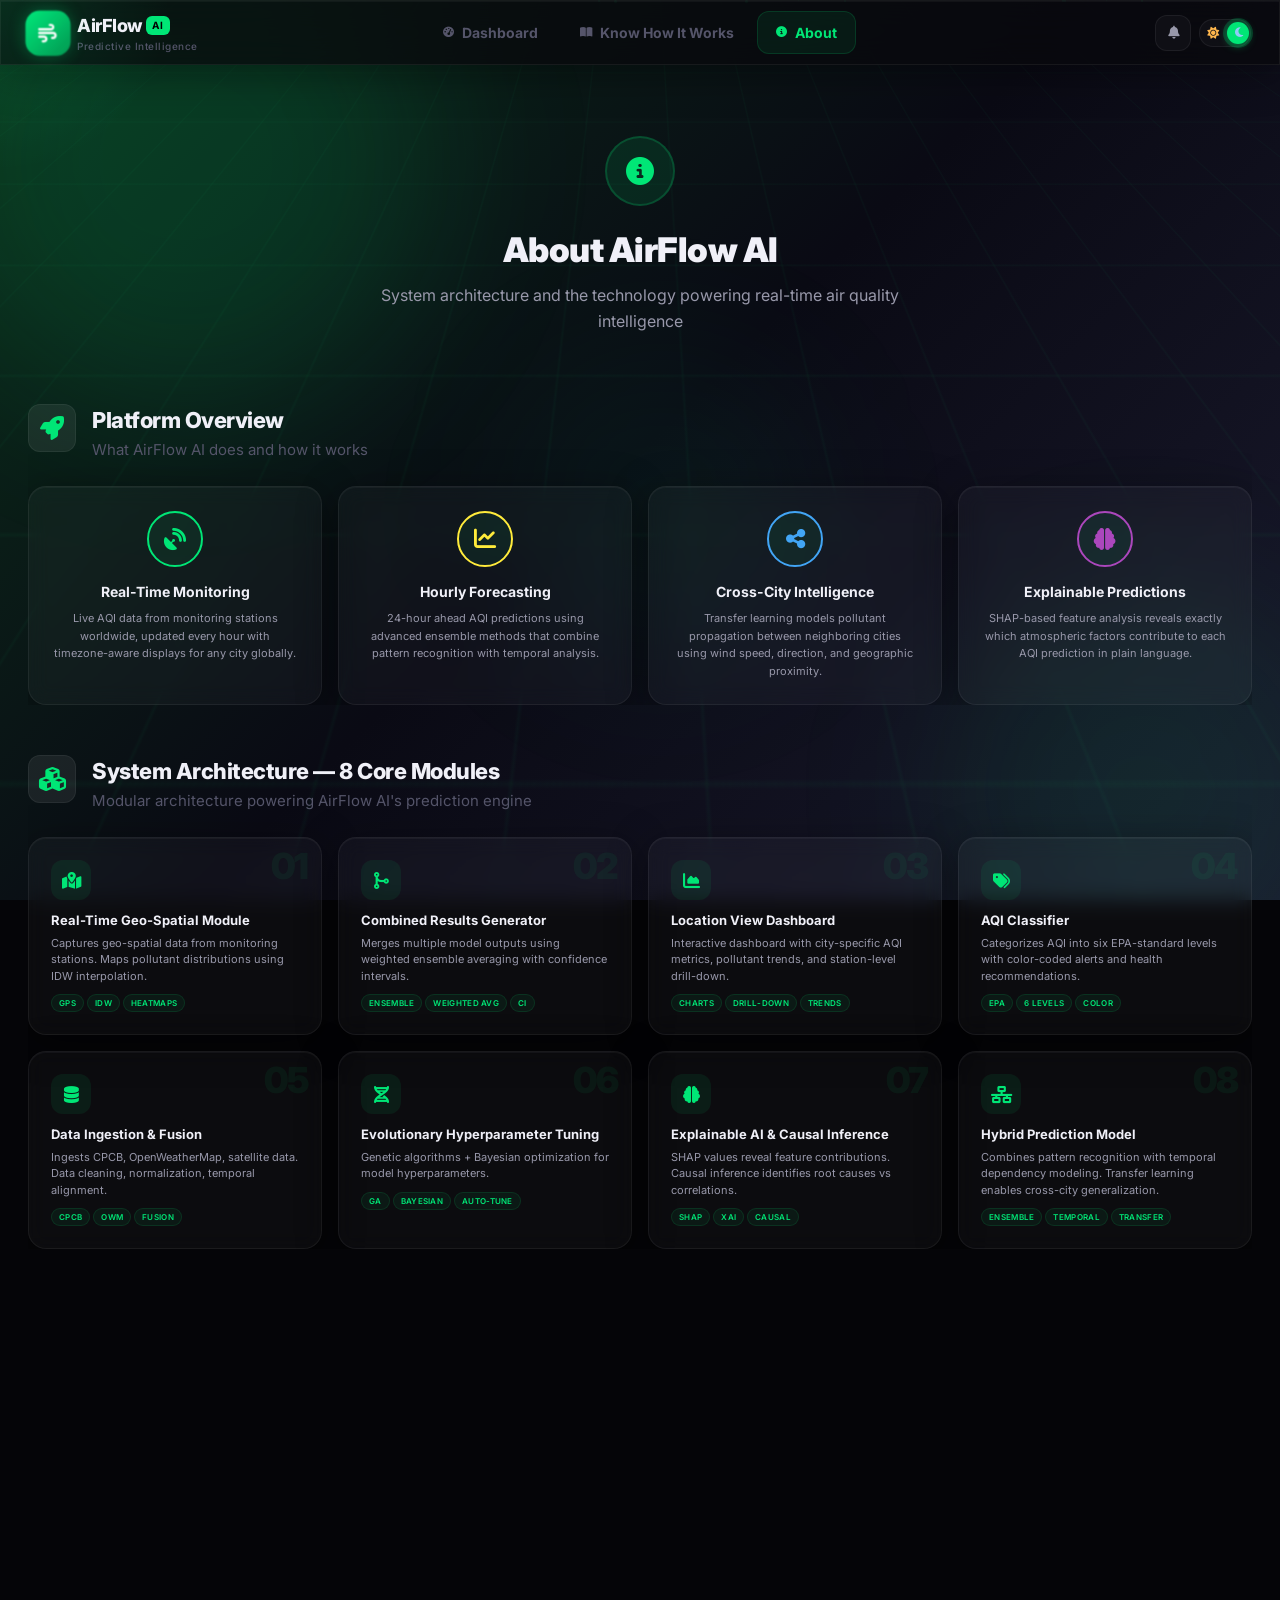
==== commit c5a75db2: "feat: add disease risk prediction engine, travel safety advisor, push notifications, responsive UI, " ====
--- a/about.html
+++ b/about.html
@@ -9,7 +9,7 @@
     <link rel="preconnect" href="https://fonts.gstatic.com" crossorigin>
     <link href="https://fonts.googleapis.com/css2?family=Inter:wght@300;400;500;600;700;800;900&family=JetBrains+Mono:wght@400;500&display=swap" rel="stylesheet">
     <link rel="stylesheet" href="https://cdnjs.cloudflare.com/ajax/libs/font-awesome/6.5.1/css/all.min.css">
-    <link rel="stylesheet" href="styles.css">
+    <link rel="stylesheet" href="styles.css?v=19">
     <script>
         const savedTheme = localStorage.getItem('airflowTheme') || 'dark';
         document.documentElement.setAttribute('data-theme', savedTheme);
@@ -59,6 +59,10 @@
         <button class="hamburger-btn" id="hamburgerBtn" aria-label="Toggle menu"><i class="fas fa-bars"></i></button>
         <div class="nav-right">
             <div class="nav-actions">
+                <button class="nav-btn notif-bell-btn" id="notifBell" title="AQI Notifications" aria-label="Toggle AQI notifications">
+                    <i class="fas fa-bell"></i>
+                    <span class="notif-badge" id="notifBadge" style="display:none;"></span>
+                </button>
                 <div class="theme-toggle" id="themeToggle" title="Toggle Dark/Light Mode">
                     <div class="toggle-track">
                         <i class="fas fa-sun toggle-sun"></i>
--- a/styles.css
+++ b/styles.css
@@ -47,13 +47,14 @@
     overflow-x: hidden;
     line-height: 1.5;
     font-size: 16px;
-    transition: all 0.4s var(--ease);
+    /* Targeted transitions only — 'transition: all' forces layout recalc on every DOM change */
+    transition: background-color 0.4s var(--ease), color 0.4s var(--ease);
 }
 
 /* ===== 3D ANIMATED BACKGROUND ===== */
 .bg-scene {
     position:fixed; top:0; left:0; width:100vw; height:100vh; z-index:-1;
-    overflow:hidden; transition: all 1s var(--ease);
+    overflow:hidden; transition: opacity 1s var(--ease);
 }
 :root {
     --bg-severity-light: linear-gradient(135deg, rgba(var(--aqi-accent-rgb),0.08) 0%, rgba(240,242,248,0.9) 50%, rgba(var(--aqi-accent-rgb),0.04) 100%);
@@ -117,12 +118,13 @@
         linear-gradient(rgba(var(--aqi-accent-rgb),0.03) 1px, transparent 1px),
         linear-gradient(90deg, rgba(var(--aqi-accent-rgb),0.03) 1px, transparent 1px);
     background-size: 60px 60px;
+    /* Use a wrapper pseudo-element trick — animate transform (GPU) not background-position (CPU) */
     transform: perspective(600px) rotateX(60deg) translateZ(0);
     transform-origin: center top;
     animation: gridScroll 30s linear infinite;
-    will-change: background-position, transform;
-}
-@keyframes gridScroll { 0%{background-position:0 0;} 100%{background-position:0 60px;} }
+    will-change: transform;
+}
+@keyframes gridScroll { 0%{transform: perspective(600px) rotateX(60deg) translateY(0) translateZ(0);} 100%{transform: perspective(600px) rotateX(60deg) translateY(60px) translateZ(0);} }
 
 .bg-particles { position:absolute; inset:0; pointer-events:none; }
 .particle {
@@ -145,15 +147,17 @@
     border:1px solid var(--glass-border); border-radius:var(--r-md);
     box-shadow:var(--shadow-glass), var(--inset);
     transition: transform 0.3s var(--ease), box-shadow 0.3s var(--ease), border-color 0.3s;
-    will-change: transform;
+    /* Remove static will-change to avoid GPU layer bloat on 30+ cards — promote on hover only */
     transform: translateZ(0);
     contain: layout style paint;
+}
+.glass-card:hover, .glass-card:focus-within {
+    will-change: transform;
 }
 .glass-heavy {
     background:var(--nav-bg); backdrop-filter:blur(var(--blur-heavy)); -webkit-backdrop-filter:blur(var(--blur-heavy));
     border:1px solid var(--glass-border); box-shadow:var(--shadow-glass), var(--inset);
     transition: transform 0.3s var(--ease);
-    will-change: transform;
     transform: translateZ(0);
     contain: layout style;
 }
@@ -162,6 +166,9 @@
 .hover-3d {
     transition: transform 0.3s var(--ease), box-shadow 0.3s var(--ease), border-color 0.3s;
     transform-style: preserve-3d;
+    /* Promote to GPU layer only on hover — static will-change on many cards bloats VRAM */
+}
+.hover-3d:hover {
     will-change: transform;
 }
 .hover-3d:hover {
@@ -313,12 +320,48 @@
     width:36px; height:36px; border:1px solid var(--glass-border);
     border-radius:var(--r-sm); background:var(--glass); color:var(--text2);
     cursor:pointer; font-size:13px; display:flex; align-items:center;
-    justify-content:center; transition:all 0.3s var(--ease);
+    justify-content:center; transition:all 0.3s var(--ease); flex-shrink:0;
 }
 .nav-btn:hover {
     background:rgba(var(--aqi-accent-rgb),0.1); border-color:rgba(var(--aqi-accent-rgb),0.3);
     color:var(--aqi-accent); transform:scale(1.08);
 }
+
+/* Sign In — expanded pill button */
+.nav-sign-in-btn {
+    display: flex; align-items: center; gap: 8px;
+    padding: 0 16px; height: 36px;
+    border: 1px solid rgba(var(--aqi-accent-rgb), 0.4);
+    border-radius: var(--r-lg);
+    background: rgba(var(--aqi-accent-rgb), 0.08);
+    color: var(--aqi-accent);
+    cursor: pointer; font-size: 13px; font-weight: 700;
+    font-family: var(--font);
+    transition: all 0.3s var(--ease);
+    white-space: nowrap; flex-shrink: 0;
+    letter-spacing: 0.3px;
+}
+.nav-sign-in-btn:hover {
+    background: rgba(var(--aqi-accent-rgb), 0.18);
+    border-color: rgba(var(--aqi-accent-rgb), 0.7);
+    transform: translateY(-1px);
+    box-shadow: 0 4px 16px rgba(var(--aqi-accent-rgb), 0.2);
+}
+.nav-sign-in-btn i { font-size: 12px; }
+.sign-in-label { font-size: 13px; font-weight: 700; }
+
+/* Profile — icon only */
+.nav-profile-btn {
+    background: rgba(var(--aqi-accent-rgb), 0.08);
+    border-color: rgba(var(--aqi-accent-rgb), 0.2);
+    color: var(--aqi-accent);
+}
+.nav-profile-btn:hover {
+    background: rgba(var(--aqi-accent-rgb), 0.18);
+    border-color: rgba(var(--aqi-accent-rgb), 0.5);
+    color: var(--aqi-accent);
+}
+
 .pulse-btn { animation: pulseBtn 3s ease-in-out infinite; }
 @keyframes pulseBtn { 0%,100%{box-shadow:none;} 50%{box-shadow:0 0 0 4px rgba(var(--aqi-accent-rgb),0.1);} }
 
@@ -554,7 +597,13 @@
 }
 
 /* ===== GENERIC SECTIONS ===== */
-.section-block { margin-bottom:50px; opacity:0; transform:translateY(30px); transition:all .8s var(--ease); }
+/* content-visibility: auto skips layout+paint for off-screen sections — massive scroll perf win */
+.section-block {
+    margin-bottom:50px; opacity:0; transform:translateY(30px);
+    transition: opacity 0.8s var(--ease), transform 0.8s var(--ease);
+    content-visibility: auto;
+    contain-intrinsic-size: 1px 400px;
+}
 .section-block.visible { opacity:1; transform:none; }
 .section-head { display:flex; align-items:flex-start; gap:16px; margin-bottom:24px; }
 .head-icon {
@@ -1240,12 +1289,13 @@
     right: 24px;
     z-index: 9000;
     width: 320px;
-    background: linear-gradient(135deg, rgba(20,6,6,0.95) 0%, rgba(30,8,8,0.92) 100%);
-    border: 1px solid rgba(244,67,54,0.45);
+    background: var(--nav-bg);
+    border: 1px solid rgba(var(--aqi-accent-rgb), 0.45);
     border-radius: var(--r-md);
     padding: 14px 16px 16px;
     backdrop-filter: blur(var(--blur-heavy));
-    box-shadow: 0 8px 40px rgba(244,67,54,0.25), 0 0 0 1px rgba(244,67,54,0.1);
+    -webkit-backdrop-filter: blur(var(--blur-heavy));
+    box-shadow: 0 8px 40px rgba(var(--aqi-accent-rgb), 0.18), 0 0 0 1px rgba(var(--aqi-accent-rgb), 0.08);
     animation: cornerSlideIn 0.5s var(--spring) both;
     overflow: hidden;
 }
@@ -1262,20 +1312,20 @@
 .corner-notif-icon {
     width: 32px; height: 32px;
     border-radius: 50%;
-    background: rgba(244,67,54,0.15);
-    border: 1px solid rgba(244,67,54,0.3);
+    background: rgba(var(--aqi-accent-rgb), 0.15);
+    border: 1px solid rgba(var(--aqi-accent-rgb), 0.3);
     display: flex; align-items: center; justify-content: center;
-    color: #f44336; font-size: 14px; flex-shrink: 0;
+    color: var(--aqi-accent); font-size: 14px; flex-shrink: 0;
     animation: pulse-alert 1.5s ease-in-out infinite;
 }
 @keyframes pulse-alert {
-    0%,100% { opacity: 1; transform: scale(1); box-shadow: 0 0 0 0 rgba(244,67,54,0.4); }
-    50%      { opacity: 0.8; transform: scale(1.08); box-shadow: 0 0 0 6px rgba(244,67,54,0); }
+    0%,100% { opacity: 1; transform: scale(1); box-shadow: 0 0 0 0 rgba(var(--aqi-accent-rgb),0.4); }
+    50%      { opacity: 0.8; transform: scale(1.08); box-shadow: 0 0 0 6px rgba(var(--aqi-accent-rgb),0); }
 }
 .corner-notif-title {
     flex: 1;
     font-size: 13px; font-weight: 700;
-    color: #ff5252; letter-spacing: 0.4px;
+    color: var(--aqi-accent); letter-spacing: 0.4px;
     line-height: 1.3;
 }
 .corner-notif-close {
@@ -1293,7 +1343,7 @@
 .corner-notif-pulse {
     position: absolute;
     top: 0; left: 0; right: 0; height: 2px;
-    background: linear-gradient(90deg, transparent, #f44336, transparent);
+    background: linear-gradient(90deg, transparent, var(--aqi-accent), transparent);
     animation: scanLine 2s linear infinite;
 }
 @keyframes scanLine {
@@ -1668,5 +1718,748 @@
 .news-empty { display: flex; flex-direction: column; align-items: center; justify-content: center; gap: 10px; padding: 30px 20px; color: var(--text3); font-size: 12px; text-align: center; }
 .news-empty i { font-size: 24px; color: var(--aqi-accent); opacity: 0.5; }
 @media(max-width: 1100px) { .crosscity-news-wrapper { grid-template-columns: 1fr 340px; } }
-@media(max-width: 900px) { .crosscity-news-wrapper { grid-template-columns: 1fr; } .aqi-news-panel { position: static; min-height: 480px; max-height: 560px; } }
+@media(max-width: 768px) { .crosscity-news-wrapper { grid-template-columns: 1fr; } .aqi-news-panel { position: relative; top: auto; min-height: 480px; max-height: 560px; } }
 @media(max-width: 480px) { .aqi-news-panel { min-height: 420px; max-height: 500px; } }
+
+/* ===== HEALTH PROFILE MODAL & AUTH ===== */
+.hidden { display: none !important; }
+
+/* Modal Overlay */
+.modal-overlay {
+    position: fixed; top: 0; left: 0; width: 100vw; height: 100vh;
+    background: rgba(0,0,0,0.6);
+    backdrop-filter: blur(8px);
+    -webkit-backdrop-filter: blur(8px);
+    z-index: 9999;
+    display: flex; align-items: center; justify-content: center;
+    opacity: 0; visibility: hidden;
+    transition: opacity 0.3s var(--ease), visibility 0.3s;
+}
+.modal-overlay.active { opacity: 1; visibility: visible; }
+
+/* Modal Container — see improved definition below */
+
+/* Modal Header */
+.modal-header {
+    display: flex; align-items: center; justify-content: space-between;
+    padding: 20px 24px;
+    border-bottom: 1px solid var(--glass-border);
+}
+.modal-header h2 { font-size: 18px; font-weight: 700; display: flex; align-items: center; gap: 10px; color: var(--text); margin: 0; }
+.modal-header h2 i { color: var(--aqi-accent); }
+.modal-close {
+    background: none; border: none; color: var(--text3); font-size: 20px;
+    cursor: pointer; transition: color 0.2s;
+}
+.modal-close:hover { color: var(--aqi-accent); }
+
+/* Modal Body */
+.modal-body { padding: 24px; overflow-y: auto; max-height: 75vh; }
+.modal-desc { font-size: 13px; color: var(--text2); margin-bottom: 24px; line-height: 1.5; }
+
+/* Form Elements — improved definitions below */
+.form-group { margin-bottom: 20px; }
+.form-group label { display: block; font-size: 13px; font-weight: 600; color: var(--text); margin-bottom: 8px; }
+
+/* ===== PILL TOGGLE BUTTONS (replaces checkboxes) ===== */
+.conditions-grid { display: grid; grid-template-columns: 1fr 1fr; gap: 10px; }
+.pill-toggle {
+    display: flex; align-items: center; justify-content: center; gap: 8px;
+    font-size: 13px; font-weight: 600; font-family: var(--font);
+    color: var(--text2);
+    cursor: pointer;
+    padding: 10px 14px;
+    background: rgba(255,255,255,0.03);
+    border: 1.5px solid var(--glass-border);
+    border-radius: var(--r-md);
+    transition: all 0.22s var(--ease);
+    width: 100%; text-align: center;
+    letter-spacing: 0.2px;
+    outline: none;
+}
+.pill-toggle i {
+    font-size: 13px;
+    transition: color 0.22s;
+}
+.pill-toggle:hover {
+    background: rgba(var(--aqi-accent-rgb), 0.06);
+    border-color: rgba(var(--aqi-accent-rgb), 0.35);
+    color: var(--text);
+    transform: translateY(-1px);
+}
+.pill-toggle.active {
+    background: rgba(var(--aqi-accent-rgb), 0.14);
+    border-color: var(--aqi-accent);
+    color: var(--aqi-accent);
+    box-shadow: 0 0 12px rgba(var(--aqi-accent-rgb), 0.15), inset 0 0 0 1px rgba(var(--aqi-accent-rgb),0.08);
+}
+.pill-toggle.active i { color: var(--aqi-accent); }
+.pill-toggle:focus-visible { box-shadow: 0 0 0 3px rgba(var(--aqi-accent-rgb),0.3); }
+
+/* Label hints */
+.label-hint { font-size: 11px; font-weight: 400; color: var(--text3); margin-left: 4px; }
+
+/* Modal Actions */
+.modal-actions {
+    display: flex; align-items: center; justify-content: space-between;
+    margin-top: 32px; padding-top: 20px; border-top: 1px solid var(--glass-border);
+}
+.btn-primary, .btn-secondary {
+    padding: 10px 20px; border-radius: var(--r-sm); font-size: 14px; font-weight: 600; font-family: var(--font);
+    cursor: pointer; transition: all 0.2s var(--ease); display: flex; align-items: center; gap: 8px; border: none;
+}
+.btn-primary { background: var(--aqi-accent); color: #000; box-shadow: 0 4px 15px rgba(var(--aqi-accent-rgb), 0.3); }
+.btn-primary:hover { transform: translateY(-2px); box-shadow: 0 6px 20px rgba(var(--aqi-accent-rgb), 0.4); filter: brightness(1.1); }
+.btn-secondary { background: rgba(255,255,255,0.05); color: var(--text); border: 1px solid var(--glass-border); }
+.btn-secondary:hover { background: rgba(255,255,255,0.1); }
+
+.auth-tabs { display: flex; gap: 6px; margin-bottom: 24px; padding-bottom: 12px; border-bottom: 1px solid var(--glass-border); }
+.auth-tab {
+    flex: 1; padding: 10px; background: rgba(255,255,255,0.02); border: 1.5px solid transparent;
+    color: var(--text2); font-family: var(--font); font-size: 14px; font-weight: 600;
+    cursor: pointer; transition: all 0.22s; border-radius: var(--r-sm);
+}
+.auth-tab:hover { background: rgba(var(--aqi-accent-rgb),0.05); color: var(--text); border-color: rgba(var(--aqi-accent-rgb),0.15); }
+.auth-tab.active {
+    background: rgba(var(--aqi-accent-rgb), 0.12);
+    color: var(--aqi-accent);
+    border-color: rgba(var(--aqi-accent-rgb), 0.35);
+    box-shadow: 0 0 12px rgba(var(--aqi-accent-rgb),0.1);
+}
+.auth-error-msg {
+    background: rgba(244, 67, 54, 0.08);
+    border: 1px solid rgba(244, 67, 54, 0.25);
+    color: #ef5350; padding: 12px 14px; border-radius: var(--r-sm);
+    font-size: 13px; margin-bottom: 16px; line-height: 1.4;
+    display: flex; align-items: flex-start; gap: 8px;
+    animation: fadeUp 0.3s var(--ease);
+}
+.auth-error-msg i { margin-top: 2px; flex-shrink: 0; }
+
+/* Modal glass improvements */
+.profile-modal {
+    width: 90%; max-width: 500px;
+    background: var(--nav-bg);
+    border: 1px solid var(--glass-border);
+    box-shadow: var(--shadow-glass), var(--inset), 0 30px 80px rgba(0,0,0,0.5), 0 0 0 1px rgba(var(--aqi-accent-rgb),0.06);
+    border-radius: var(--r-lg);
+    transform: translateY(24px) scale(0.95);
+    transition: transform 0.4s var(--spring), opacity 0.3s var(--ease);
+    display: flex; flex-direction: column;
+    max-height: 92vh;
+}
+.modal-overlay.active .profile-modal { transform: translateY(0) scale(1); }
+
+/* Better form inputs for both themes */
+.form-group input[type="number"],
+.form-group input[type="email"],
+.form-group input[type="password"],
+.form-group select {
+    width: 100%; padding: 11px 16px;
+    background: var(--glass-hover);
+    border: 1.5px solid var(--glass-border);
+    border-radius: var(--r-sm); color: var(--text); font-family: var(--font);
+    font-size: 14px; outline: none; transition: border-color 0.2s, background 0.2s, box-shadow 0.2s;
+    -webkit-appearance: none; appearance: none;
+}
+[data-theme="light"] .form-group input[type="number"],
+[data-theme="light"] .form-group input[type="email"],
+[data-theme="light"] .form-group input[type="password"],
+[data-theme="light"] .form-group select {
+    background: rgba(255,255,255,0.7);
+    border-color: rgba(0,0,0,0.12);
+    color: var(--text);
+}
+.form-group input[type="number"]:focus,
+.form-group input[type="email"]:focus,
+.form-group input[type="password"]:focus,
+.form-group select:focus {
+    border-color: var(--aqi-accent);
+    background: rgba(var(--aqi-accent-rgb),0.05);
+    box-shadow: 0 0 0 3px rgba(var(--aqi-accent-rgb), 0.12);
+}
+.form-group select {
+    background-image: url("data:image/svg+xml,%3Csvg xmlns='http://www.w3.org/2000/svg' width='12' height='8' viewBox='0 0 12 8'%3E%3Cpath fill='%23888' d='M0 0l6 8 6-8z'/%3E%3C/svg%3E");
+    background-repeat: no-repeat;
+    background-position: right 14px center;
+    padding-right: 38px;
+}
+
+/* Mobile sign-in button */
+@media(max-width:768px) {
+    .sign-in-label { display: none; }
+    .nav-sign-in-btn { width: 36px; padding: 0; justify-content: center; border-radius: var(--r-sm); }
+}
+
+/* ===== NOTIFICATION BELL ===== */
+.notif-bell-btn {
+    position: relative;
+    min-width: 36px; min-height: 36px;
+}
+/* Badge dot — amber when pending, red when denied */
+.notif-badge {
+    position: absolute;
+    top: 4px; right: 4px;
+    width: 8px; height: 8px;
+    border-radius: 50%;
+    background: #ffb300;
+    border: 2px solid var(--nav-bg);
+    animation: badgePulse 1.8s ease-in-out infinite;
+}
+.notif-badge.denied { background: #f44336; animation: none; }
+@keyframes badgePulse {
+    0%,100% { transform: scale(1); opacity: 1; }
+    50% { transform: scale(1.3); opacity: 0.7; }
+}
+/* Active state — bell glows with AQI accent */
+.notif-bell-btn.notif-active i { color: var(--aqi-accent); }
+.notif-bell-btn.notif-active {
+    background: rgba(var(--aqi-accent-rgb), 0.1);
+    border-color: rgba(var(--aqi-accent-rgb), 0.35);
+}
+/* Denied state — muted grey */
+.notif-bell-btn.notif-denied i { color: var(--text3); }
+.notif-bell-btn.notif-denied { opacity: 0.6; }
+
+/* ===== NOTIFICATION PERMISSION BANNER ===== */
+.notif-permission-banner {
+    position: fixed;
+    top: 64px; /* just below navbar */
+    left: 50%;
+    transform: translateX(-50%);
+    z-index: 8500;
+    width: min(560px, calc(100vw - 24px));
+    background: var(--nav-bg);
+    border: 1px solid rgba(var(--aqi-accent-rgb), 0.35);
+    border-radius: var(--r-md);
+    backdrop-filter: blur(var(--blur-heavy));
+    -webkit-backdrop-filter: blur(var(--blur-heavy));
+    box-shadow: 0 8px 32px rgba(0,0,0,0.35), 0 0 0 1px rgba(var(--aqi-accent-rgb), 0.08);
+    animation: bannerDrop 0.4s var(--spring) both;
+}
+@keyframes bannerDrop {
+    from { transform: translateX(-50%) translateY(-16px); opacity: 0; }
+    to   { transform: translateX(-50%) translateY(0);     opacity: 1; }
+}
+.notif-perm-inner {
+    display: flex;
+    align-items: center;
+    gap: 14px;
+    padding: 14px 18px;
+    flex-wrap: wrap;
+}
+.notif-perm-icon {
+    font-size: 18px;
+    color: var(--aqi-accent);
+    flex-shrink: 0;
+    animation: bellShake 2s ease-in-out infinite;
+}
+@keyframes bellShake {
+    0%,100% { transform: rotate(0deg); }
+    10%,30% { transform: rotate(-10deg); }
+    20%,40% { transform: rotate(10deg); }
+    50% { transform: rotate(0deg); }
+}
+.notif-perm-text {
+    flex: 1;
+    font-size: 13px;
+    color: var(--text2);
+    line-height: 1.4;
+    min-width: 180px;
+}
+.notif-perm-text strong { color: var(--text); }
+.notif-perm-actions {
+    display: flex;
+    align-items: center;
+    gap: 8px;
+    flex-shrink: 0;
+}
+.notif-perm-allow {
+    display: flex; align-items: center; gap: 6px;
+    padding: 8px 16px;
+    background: var(--aqi-accent);
+    color: #000;
+    border: none; border-radius: var(--r-sm);
+    font-size: 13px; font-weight: 700; font-family: var(--font);
+    cursor: pointer;
+    transition: transform 0.2s, box-shadow 0.2s, filter 0.2s;
+    box-shadow: 0 4px 12px rgba(var(--aqi-accent-rgb), 0.3);
+    min-height: 36px;
+}
+.notif-perm-allow:hover { transform: translateY(-1px); filter: brightness(1.1); }
+.notif-perm-dismiss {
+    background: none;
+    border: 1px solid var(--glass-border);
+    color: var(--text3);
+    border-radius: var(--r-sm);
+    padding: 8px 10px;
+    cursor: pointer;
+    font-size: 13px;
+    font-family: var(--font);
+    transition: color 0.2s, background 0.2s;
+    min-height: 36px; min-width: 36px;
+}
+.notif-perm-dismiss:hover { color: var(--text); background: var(--glass); }
+
+/* ===== MOBILE / TABLET RESPONSIVE OVERHAUL ===== */
+
+/* ── Universal touch target minimum (Apple HIG: 44×44px) ── */
+.nav-btn,
+.hamburger-btn,
+.corner-notif-close,
+.modal-close,
+.news-refresh-btn {
+    min-height: 36px;
+    min-width: 36px;
+}
+@media(max-width: 768px) {
+    .nav-btn,
+    .notif-bell-btn,
+    .nav-sign-in-btn,
+    .nav-profile-btn {
+        min-height: 44px;
+        min-width: 44px;
+    }
+}
+
+/* ── Corner notification: full-width on phones ── */
+@media(max-width: 480px) {
+    .aqi-corner-notification {
+        width: calc(100vw - 24px);
+        max-width: 340px;
+        bottom: 16px;
+        right: 12px;
+        left: 12px;
+    }
+}
+
+/* ── Worker status: move to bottom-left on mobile to avoid collision ── */
+@media(max-width: 768px) {
+    .worker-status {
+        bottom: 16px;
+        left: 16px;
+        right: auto;
+    }
+}
+
+/* ── Navbar search overflow on mobile ── */
+@media(max-width: 768px) {
+    .nav-search { max-width: min(160px, 45vw); }
+    .search-kbd { display: none; }
+    #citySearch::placeholder { font-size: 11px; }
+}
+@media(max-width: 480px) {
+    .nav-search { max-width: 120px; }
+    #citySearch::placeholder { content: 'Search...'; font-size: 11px; }
+}
+
+/* ── Hero: true single-column below 600px ── */
+@media(max-width: 600px) {
+    .hero-section {
+        grid-template-columns: 1fr;
+        grid-template-areas:
+            "title"
+            "time"
+            "aqi"
+            "side"
+            "scale";
+        row-gap: 12px;
+    }
+    .side-time-display {
+        justify-self: start;
+        margin-top: -4px;
+    }
+    .location-text h1 { font-size: 20px; }
+}
+
+/* ── Hourly scroll: touch-friendly padding & momentum ── */
+.hourly-scroll-wrapper {
+    -webkit-overflow-scrolling: touch;
+    scroll-snap-type: x mandatory;
+    padding: 0 4px;
+}
+.hour-card { scroll-snap-align: start; }
+@media(max-width: 768px) {
+    .hourly-scroll-wrapper { padding: 0 12px; }
+    /* Extend scroll track to viewport edges */
+    .section-block > .hourly-scroll-wrapper {
+        margin-left: -12px;
+        margin-right: -12px;
+    }
+}
+
+/* ── Modal: shorter max-height on small phones ── */
+@media(max-width: 480px) {
+    .profile-modal { width: 96%; }
+    .modal-body { max-height: 62vh; padding: 16px; }
+    .modal-header { padding: 14px 16px; }
+    .conditions-grid { grid-template-columns: 1fr; }
+    .modal-actions { flex-direction: column; gap: 10px; }
+    .modal-actions .btn-secondary { order: 2; }
+}
+
+/* ── Tablet (900–1200px): hero grid tightening ── */
+@media(min-width: 901px) and (max-width: 1100px) {
+    .hero-section {
+        column-gap: 14px;
+        row-gap: 16px;
+    }
+    .aqi-gauge-3d { width: 175px; height: 175px; }
+    .aqi-number { font-size: 54px; }
+}
+
+/* ── Cross-city: smaller nodes on narrow mobile ── */
+@media(max-width: 480px) {
+    .city-hub { width: 100px; height: 100px; }
+    .hub-aqi { font-size: 20px; }
+    .neighbor-dot { width: 30px; height: 30px; font-size: 10px; }
+    .cross-city-container { padding: 14px 8px; }
+}
+
+/* ── News panel: remove sticky on small tablet ── */
+@media(max-width: 900px) {
+    .aqi-news-panel { position: relative; top: auto; }
+}
+
+/* ── Pollutant grid: single column below 400px ── */
+@media(max-width: 400px) {
+    .pollutant-grid { grid-template-columns: 1fr; }
+}
+
+/* ── Permission banner: full-width on phones ── */
+@media(max-width: 480px) {
+    .notif-permission-banner { width: calc(100vw - 16px); }
+    .notif-perm-inner { padding: 12px 14px; }
+    .notif-perm-text { font-size: 12px; }
+}
+
+/* ===== HEALTH PROFILE FORM ENHANCEMENTS ===== */
+.profile-section-label {
+    display: flex;
+    align-items: center;
+    gap: 8px;
+    font-size: 12px;
+    font-weight: 700;
+    text-transform: uppercase;
+    letter-spacing: 0.08em;
+    color: var(--aqi-accent);
+    margin: 20px 0 10px;
+    padding-bottom: 6px;
+    border-bottom: 1px solid rgba(var(--aqi-accent-rgb), 0.2);
+}
+.profile-section-label:first-child { margin-top: 0; }
+
+.form-row-2 {
+    display: grid;
+    grid-template-columns: 1fr 1fr;
+    gap: 14px;
+}
+@media(max-width: 480px) { .form-row-2 { grid-template-columns: 1fr; } }
+
+/* BMI Bar */
+.bmi-display { margin-top: 8px; }
+.bmi-bar-wrap {
+    height: 6px;
+    background: var(--glass);
+    border-radius: 99px;
+    overflow: hidden;
+    margin: 6px 0 4px;
+}
+.bmi-bar-fill {
+    height: 100%;
+    border-radius: 99px;
+    transition: width 0.5s var(--spring), background 0.4s;
+}
+.bmi-text { font-size: 13px; color: var(--text2); }
+
+/* ===== DISEASE RISK PANEL ===== */
+.risk-cards-grid {
+    display: grid;
+    grid-template-columns: repeat(auto-fill, minmax(280px, 1fr));
+    gap: 16px;
+    margin-bottom: 20px;
+}
+
+.risk-card {
+    padding: 20px;
+    display: flex;
+    flex-direction: column;
+    gap: 12px;
+    transition: transform 0.25s, box-shadow 0.25s;
+}
+
+.risk-card-header {
+    display: flex;
+    align-items: center;
+    gap: 14px;
+}
+
+.risk-icon {
+    width: 44px; height: 44px;
+    border-radius: var(--r-sm);
+    background: rgba(var(--rc, 0,230,118), 0.12);
+    border: 1px solid rgba(var(--rc, 0,230,118), 0.25);
+    display: flex; align-items: center; justify-content: center;
+    font-size: 18px;
+    color: var(--rc, var(--aqi-accent));
+    flex-shrink: 0;
+}
+
+.risk-meta { flex: 1; min-width: 0; }
+.risk-title {
+    font-size: 14px;
+    font-weight: 700;
+    color: var(--text);
+    margin-bottom: 4px;
+    white-space: nowrap;
+    overflow: hidden;
+    text-overflow: ellipsis;
+}
+
+.risk-badge {
+    display: inline-flex;
+    align-items: center;
+    gap: 5px;
+    font-size: 11px;
+    font-weight: 700;
+    padding: 3px 10px;
+    border-radius: 99px;
+    border: 1px solid currentColor;
+    letter-spacing: 0.04em;
+}
+.risk-grade {
+    font-size: 12px;
+    font-weight: 900;
+    background: currentColor;
+    color: #000;
+    padding: 0 4px;
+    border-radius: 4px;
+    margin-left: 2px;
+}
+
+.risk-bar-track {
+    height: 6px;
+    background: var(--glass);
+    border-radius: 99px;
+    overflow: hidden;
+}
+.risk-bar-fill {
+    height: 100%;
+    border-radius: 99px;
+    transition: width 0.7s var(--spring);
+}
+
+.risk-score-row {
+    display: flex;
+    justify-content: space-between;
+    font-size: 12px;
+    color: var(--text3);
+}
+.risk-score-row strong { color: var(--text); font-size: 13px; }
+
+.risk-desc {
+    font-size: 12px;
+    color: var(--text2);
+    line-height: 1.5;
+    margin: 0;
+}
+
+.risk-precautions {
+    background: var(--glass);
+    border-radius: var(--r-sm);
+    padding: 10px 14px;
+    border: 1px solid var(--glass-border);
+}
+.risk-prec-title {
+    font-size: 11px;
+    font-weight: 700;
+    text-transform: uppercase;
+    letter-spacing: 0.06em;
+    color: var(--text3);
+    margin-bottom: 8px;
+    display: flex; align-items: center; gap: 6px;
+}
+.risk-prec-title i { color: var(--aqi-accent); }
+.risk-precautions ul {
+    margin: 0; padding: 0 0 0 14px;
+    display: flex; flex-direction: column; gap: 5px;
+}
+.risk-precautions li {
+    font-size: 12px;
+    color: var(--text2);
+    line-height: 1.45;
+}
+
+/* ===== TRAVEL ADVISOR ===== */
+.travel-check-panel {
+    padding: 24px;
+    margin-top: 0;
+}
+
+.travel-check-header {
+    display: flex;
+    align-items: flex-start;
+    gap: 16px;
+    margin-bottom: 18px;
+}
+.travel-icon {
+    width: 48px; height: 48px;
+    background: rgba(var(--aqi-accent-rgb), 0.12);
+    border: 1px solid rgba(var(--aqi-accent-rgb), 0.25);
+    border-radius: var(--r-sm);
+    display: flex; align-items: center; justify-content: center;
+    font-size: 22px;
+    color: var(--aqi-accent);
+    flex-shrink: 0;
+}
+.travel-check-header h3 { font-size: 16px; font-weight: 700; margin: 0 0 4px; }
+.travel-check-header p { font-size: 12px; color: var(--text2); margin: 0; line-height: 1.4; }
+
+.travel-form-row {
+    display: flex;
+    gap: 10px;
+    flex-wrap: wrap;
+    align-items: center;
+}
+.travel-search-box {
+    position: relative;
+    flex: 1;
+    min-width: 200px;
+    display: flex;
+    align-items: center;
+    gap: 8px;
+    background: var(--glass);
+    border: 1px solid var(--glass-border);
+    border-radius: var(--r-sm);
+    padding: 0 12px;
+    transition: border-color 0.2s;
+}
+.travel-search-box:focus-within { border-color: rgba(var(--aqi-accent-rgb), 0.5); }
+.travel-search-box > i { color: var(--text3); font-size: 13px; flex-shrink: 0; }
+.travel-search-box input {
+    background: none; border: none; outline: none;
+    color: var(--text); font-family: var(--font); font-size: 13px;
+    padding: 10px 0; width: 100%;
+}
+.travel-search-dropdown {
+    position: absolute;
+    top: calc(100% + 4px); left: 0; right: 0;
+    background: var(--nav-bg);
+    border: 1px solid var(--glass-border);
+    border-radius: var(--r-sm);
+    z-index: 5000;
+    max-height: 220px;
+    overflow-y: auto;
+    display: none;
+    box-shadow: 0 8px 32px rgba(0,0,0,0.4);
+}
+.travel-dd-item {
+    padding: 10px 14px;
+    cursor: pointer;
+    font-size: 13px;
+    color: var(--text2);
+    display: flex;
+    align-items: center;
+    gap: 8px;
+    transition: background 0.15s;
+    border-bottom: 1px solid var(--glass-border);
+}
+.travel-dd-item:last-child { border-bottom: none; }
+.travel-dd-item:hover { background: var(--glass); color: var(--text); }
+.travel-dd-item strong { color: var(--text); }
+.travel-dd-item span { font-size: 11px; color: var(--text3); }
+.travel-dd-item i { color: var(--aqi-accent); font-size: 12px; flex-shrink: 0; }
+.travel-form-row select {
+    padding: 10px 12px;
+    border-radius: var(--r-sm);
+    border: 1px solid var(--glass-border);
+    background: var(--glass);
+    color: var(--text);
+    font-family: var(--font);
+    font-size: 13px;
+    cursor: pointer;
+    min-width: 120px;
+}
+#checkTravelBtn { white-space: nowrap; flex-shrink: 0; }
+
+/* Travel Result */
+.travel-result { margin-top: 18px; }
+
+.travel-verdict {
+    display: flex;
+    align-items: center;
+    gap: 16px;
+    padding: 16px 20px;
+    border-radius: var(--r-sm);
+    margin-bottom: 14px;
+}
+.travel-verdict.travel-safe    { background: rgba(0,230,118,0.1);  border: 1px solid rgba(0,230,118,0.3); }
+.travel-verdict.travel-caution { background: rgba(255,152,0,0.1);  border: 1px solid rgba(255,152,0,0.3); }
+.travel-verdict.travel-danger  { background: rgba(244,67,54,0.1);  border: 1px solid rgba(244,67,54,0.3); }
+.travel-verdict-icon { font-size: 28px; flex-shrink: 0; }
+.travel-verdict-text { font-size: 16px; font-weight: 800; color: var(--text); }
+.travel-verdict-sub { font-size: 12px; color: var(--text2); margin-top: 2px; }
+
+.travel-comparison {
+    display: flex;
+    align-items: center;
+    gap: 12px;
+    margin-bottom: 14px;
+    flex-wrap: wrap;
+}
+.travel-city-card {
+    flex: 1;
+    min-width: 140px;
+    background: var(--glass);
+    border: 1px solid var(--glass-border);
+    border-radius: var(--r-sm);
+    padding: 14px 16px;
+    text-align: center;
+}
+.travel-city-card.dest { border-color: rgba(var(--aqi-accent-rgb), 0.3); }
+.tc-label { font-size: 11px; color: var(--text3); margin-bottom: 6px; font-weight: 600; }
+.tc-aqi { font-size: 32px; font-weight: 900; letter-spacing: -1px; }
+.tc-status { font-size: 11px; color: var(--text2); margin: 2px 0 6px; }
+.tc-risk { font-size: 12px; font-weight: 700; }
+.travel-vs { font-size: 20px; color: var(--text3); flex-shrink: 0; }
+@media(max-width: 480px) {
+    .travel-vs { transform: rotate(90deg); margin: 4px auto; }
+    .travel-comparison { flex-direction: column; }
+    .travel-city-card { width: 100%; }
+    .travel-form-row { flex-direction: column; }
+    .travel-search-box { min-width: 0; width: 100%; }
+}
+
+.travel-precautions-list {
+    background: var(--glass);
+    border: 1px solid var(--glass-border);
+    border-radius: var(--r-sm);
+    padding: 14px 16px;
+}
+.travel-prec-title {
+    font-size: 12px;
+    font-weight: 700;
+    text-transform: uppercase;
+    letter-spacing: 0.06em;
+    color: var(--aqi-accent);
+    margin-bottom: 10px;
+    display: flex; align-items: center; gap: 6px;
+}
+.travel-precautions-list ul {
+    margin: 0; padding: 0; list-style: none;
+    display: flex; flex-direction: column; gap: 7px;
+}
+.travel-precautions-list li {
+    display: flex; align-items: flex-start; gap: 8px;
+    font-size: 13px; color: var(--text2); line-height: 1.45;
+}
+.travel-precautions-list li i { color: #00e676; margin-top: 2px; flex-shrink: 0; font-size: 11px; }
+.travel-error {
+    padding: 14px 18px;
+    background: rgba(244,67,54,0.08);
+    border: 1px solid rgba(244,67,54,0.25);
+    border-radius: var(--r-sm);
+    color: #f44336;
+    font-size: 13px;
+    display: flex; align-items: center; gap: 10px;
+}
